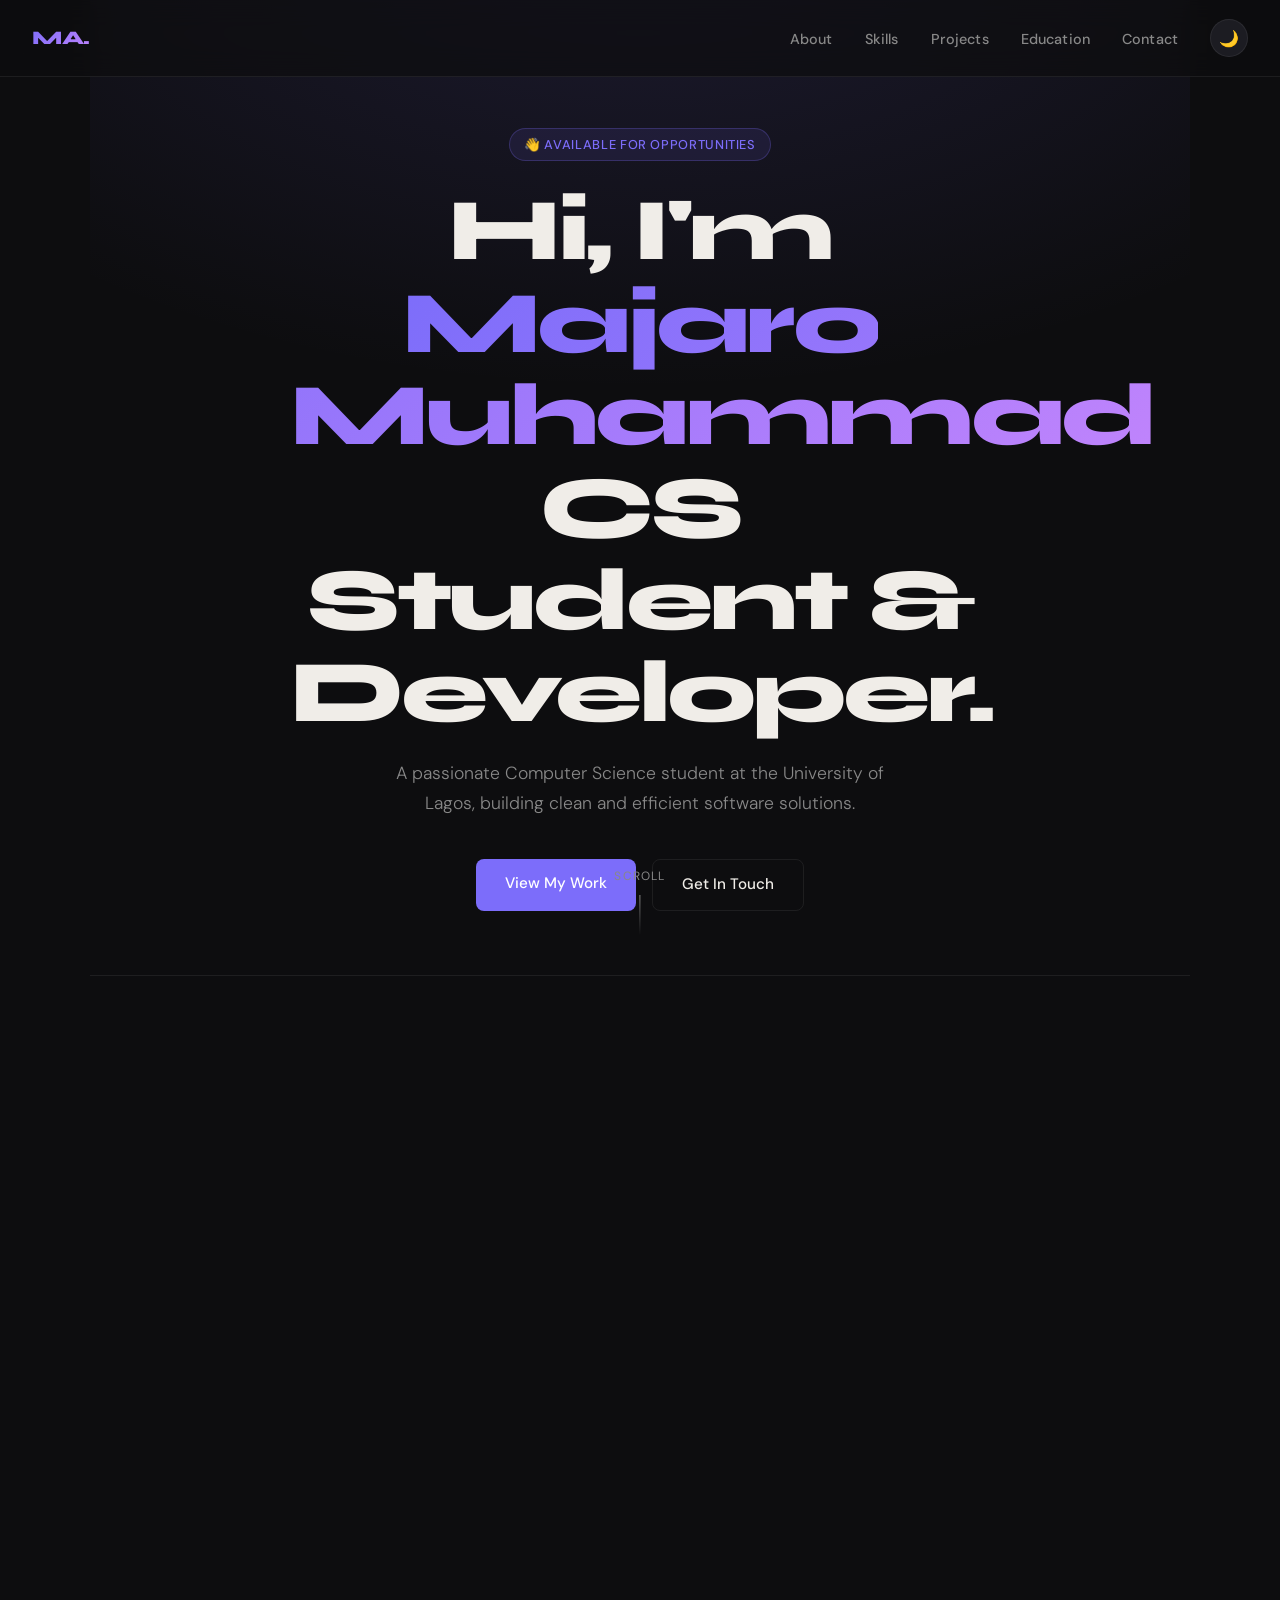
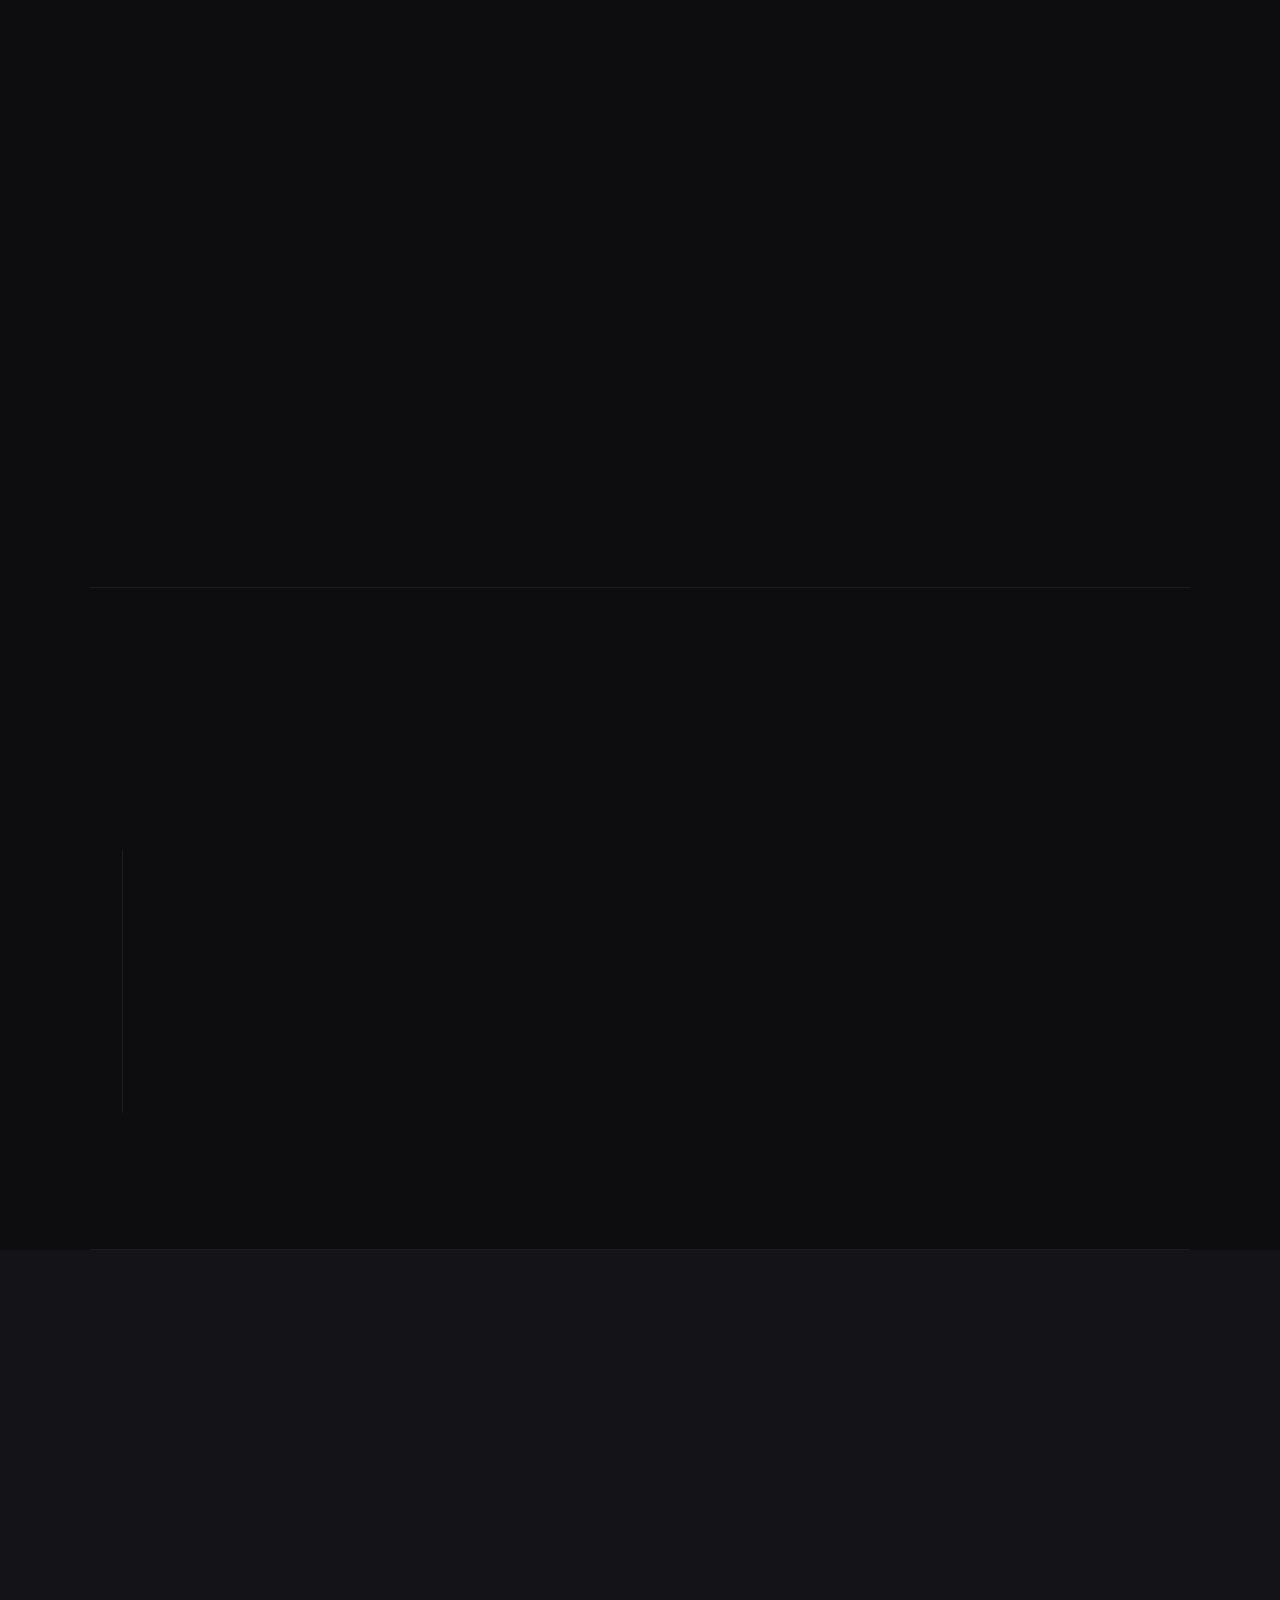
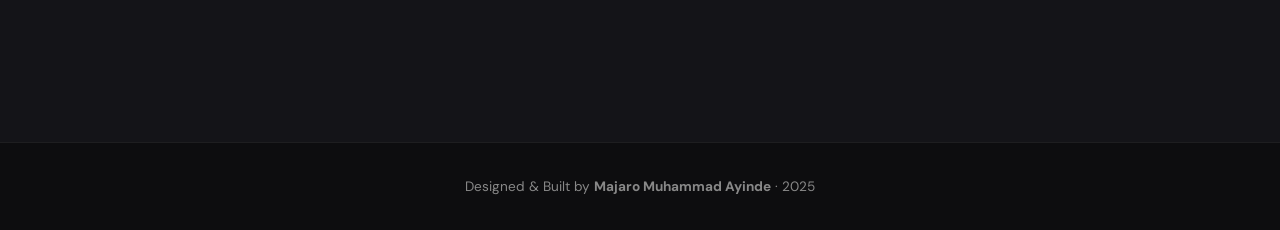
==== index.html @ 028ca97c "Personalised portfolio with real details" ====
<!DOCTYPE html>
<html lang="en" data-theme="dark">
<head>
<meta charset="UTF-8"/>
<meta name="viewport" content="width=device-width,initial-scale=1.0"/>
<title>Majaro Muhammad — Developer Portfolio</title>
<link rel="preconnect" href="https://fonts.googleapis.com"/>
<link href="https://fonts.googleapis.com/css2?family=Syne:wght@400;600;700;800&family=DM+Sans:ital,wght@0,300;0,400;0,500;1,300&display=swap" rel="stylesheet"/>
<style>
:root {
  --bg: #0d0d0f;
  --bg2: #141418;
  --bg3: #1c1c22;
  --border: rgba(255,255,255,0.07);
  --text: #f0ede8;
  --muted: #888;
  --accent: #7c6dfa;
  --accent2: #c084fc;
  --card-bg: #16161b;
}
[data-theme="light"] {
  --bg: #f5f4f0;
  --bg2: #eceae4;
  --bg3: #ffffff;
  --border: rgba(0,0,0,0.08);
  --text: #1a1a1a;
  --muted: #666;
  --accent: #5b47f5;
  --accent2: #9333ea;
  --card-bg: #ffffff;
}
*{margin:0;padding:0;box-sizing:border-box}
html{scroll-behavior:smooth;font-size:16px}
body{background:var(--bg);color:var(--text);font-family:'DM Sans',sans-serif;line-height:1.7;overflow-x:hidden;transition:background .3s,color .3s}

/* NAV */
nav{position:fixed;top:0;left:0;right:0;z-index:100;padding:1.2rem 2rem;display:flex;justify-content:space-between;align-items:center;backdrop-filter:blur(14px);background:rgba(13,13,15,0.7);border-bottom:1px solid var(--border);transition:background .3s}
[data-theme="light"] nav{background:rgba(245,244,240,0.8)}
.logo{font-family:'Syne',sans-serif;font-weight:800;font-size:1.2rem;letter-spacing:-0.02em;background:linear-gradient(135deg,var(--accent),var(--accent2));-webkit-background-clip:text;-webkit-text-fill-color:transparent}
.nav-links{display:flex;gap:2rem;list-style:none;align-items:center}
.nav-links a{color:var(--muted);text-decoration:none;font-size:.9rem;font-weight:500;transition:color .2s;letter-spacing:0.01em}
.nav-links a:hover{color:var(--text)}
.theme-btn{background:var(--bg3);border:1px solid var(--border);color:var(--text);cursor:pointer;width:38px;height:38px;border-radius:50%;font-size:1rem;display:flex;align-items:center;justify-content:center;transition:all .2s}
.theme-btn:hover{border-color:var(--accent)}
.hamburger{display:none;flex-direction:column;gap:5px;cursor:pointer;background:none;border:none;padding:4px}
.hamburger span{display:block;width:22px;height:2px;background:var(--text);border-radius:2px;transition:all .3s}

/* HERO */
#hero{min-height:100vh;display:flex;align-items:center;justify-content:center;padding:8rem 2rem 4rem;text-align:center;position:relative;overflow:hidden}
.hero-bg{position:absolute;inset:0;background:radial-gradient(ellipse 80% 50% at 50% -10%,rgba(124,109,250,0.15),transparent);pointer-events:none}
.hero-content{position:relative;max-width:700px}
.hero-tag{display:inline-block;font-size:.8rem;font-weight:500;color:var(--accent);background:rgba(124,109,250,0.1);border:1px solid rgba(124,109,250,0.25);padding:.3rem .9rem;border-radius:100px;margin-bottom:1.5rem;letter-spacing:.05em;text-transform:uppercase}
h1{font-family:'Syne',sans-serif;font-size:clamp(2.8rem,8vw,5.5rem);font-weight:800;line-height:1.05;letter-spacing:-0.04em;margin-bottom:1.2rem}
h1 .name{background:linear-gradient(135deg,var(--accent),var(--accent2));-webkit-background-clip:text;-webkit-text-fill-color:transparent}
.hero-sub{font-size:1.1rem;color:var(--muted);font-weight:300;max-width:500px;margin:0 auto 2.5rem}
.hero-btns{display:flex;gap:1rem;justify-content:center;flex-wrap:wrap}
.btn{padding:.75rem 1.8rem;border-radius:8px;font-family:'DM Sans',sans-serif;font-size:.95rem;font-weight:500;text-decoration:none;cursor:pointer;border:none;transition:all .2s}
.btn-primary{background:var(--accent);color:#fff}
.btn-primary:hover{background:var(--accent2);transform:translateY(-2px)}
.btn-outline{background:transparent;color:var(--text);border:1px solid var(--border)}
.btn-outline:hover{border-color:var(--accent);color:var(--accent);transform:translateY(-2px)}
.scroll-hint{position:absolute;bottom:2.5rem;left:50%;transform:translateX(-50%);display:flex;flex-direction:column;align-items:center;gap:.5rem;color:var(--muted);font-size:.75rem;letter-spacing:.1em;text-transform:uppercase;animation:bounce 2s infinite}
.scroll-hint::after{content:'';display:block;width:1px;height:40px;background:linear-gradient(to bottom,var(--muted),transparent)}
@keyframes bounce{0%,100%{transform:translateX(-50%) translateY(0)}50%{transform:translateX(-50%) translateY(-8px)}}

/* SECTIONS */
section{padding:6rem 2rem;max-width:1100px;margin:0 auto}
.section-label{font-size:.8rem;font-weight:500;color:var(--accent);text-transform:uppercase;letter-spacing:.1em;margin-bottom:.75rem}
h2{font-family:'Syne',sans-serif;font-size:clamp(1.8rem,4vw,2.8rem);font-weight:700;letter-spacing:-0.03em;margin-bottom:1rem}
.divider{height:1px;background:var(--border);max-width:1100px;margin:0 auto}

/* ABOUT */
.about-grid{display:grid;grid-template-columns:1fr 1fr;gap:4rem;align-items:center;margin-top:3rem}
.about-text p{color:var(--muted);margin-bottom:1rem;font-size:1.05rem}
.about-stats{display:grid;grid-template-columns:1fr 1fr;gap:1rem;margin-top:2rem}
.stat-card{background:var(--bg3);border:1px solid var(--border);border-radius:12px;padding:1.25rem;transition:border-color .2s}
.stat-card:hover{border-color:var(--accent)}
.stat-num{font-family:'Syne',sans-serif;font-size:2rem;font-weight:800;background:linear-gradient(135deg,var(--accent),var(--accent2));-webkit-background-clip:text;-webkit-text-fill-color:transparent}
.stat-label{font-size:.85rem;color:var(--muted);margin-top:.2rem}
.about-image{display:flex;align-items:center;justify-content:center}
.avatar-box{width:280px;height:280px;border-radius:24px;background:var(--bg3);border:1px solid var(--border);display:flex;align-items:center;justify-content:center;font-family:'Syne',sans-serif;font-size:5rem;font-weight:800;background:linear-gradient(135deg,rgba(124,109,250,0.15),rgba(192,132,252,0.1));position:relative;overflow:hidden}
.avatar-box::before{content:'';position:absolute;inset:-1px;border-radius:25px;background:linear-gradient(135deg,var(--accent),var(--accent2));z-index:-1;opacity:.3}

/* SKILLS */
#skills{background:var(--bg2);max-width:100%;padding:6rem 2rem}
.skills-inner{max-width:1100px;margin:0 auto}
.skills-grid{display:grid;grid-template-columns:repeat(auto-fill,minmax(280px,1fr));gap:1.5rem;margin-top:3rem}
.skill-cat{background:var(--card-bg);border:1px solid var(--border);border-radius:16px;padding:1.5rem;transition:all .25s}
.skill-cat:hover{border-color:var(--accent);transform:translateY(-4px)}
.skill-cat-title{font-family:'Syne',sans-serif;font-weight:700;font-size:1rem;margin-bottom:1rem;display:flex;align-items:center;gap:.5rem}
.skill-cat-icon{font-size:1.2rem}
.skill-tags{display:flex;flex-wrap:wrap;gap:.5rem}
.skill-tag{font-size:.8rem;font-weight:500;padding:.3rem .7rem;border-radius:6px;background:rgba(124,109,250,0.1);color:var(--accent);border:1px solid rgba(124,109,250,0.2)}

/* PROJECTS */
.projects-grid{display:grid;grid-template-columns:repeat(auto-fill,minmax(320px,1fr));gap:1.5rem;margin-top:3rem}
.project-card{background:var(--card-bg);border:1px solid var(--border);border-radius:16px;overflow:hidden;transition:all .3s;cursor:pointer;position:relative}
.project-card:hover{border-color:var(--accent);transform:translateY(-6px);box-shadow:0 20px 40px rgba(124,109,250,0.12)}
.card-banner{height:160px;display:flex;align-items:center;justify-content:center;font-size:3rem;position:relative;overflow:hidden}
.card-banner::after{content:'';position:absolute;inset:0;background:linear-gradient(to bottom,transparent 40%,var(--card-bg));pointer-events:none}
.banner-1{background:linear-gradient(135deg,#1a1030,#2d1b69)}
.banner-2{background:linear-gradient(135deg,#0d2818,#0f5132)}
.banner-3{background:linear-gradient(135deg,#1f0a0a,#6b1212)}
.banner-4{background:linear-gradient(135deg,#0a1520,#0c3861)}
.card-body{padding:1.25rem}
.card-title{font-family:'Syne',sans-serif;font-weight:700;font-size:1.05rem;margin-bottom:.5rem}
.card-desc{font-size:.88rem;color:var(--muted);line-height:1.6;margin-bottom:1rem}
.card-techs{display:flex;flex-wrap:wrap;gap:.4rem;margin-bottom:1.1rem}
.tech-badge{font-size:.75rem;padding:.25rem .6rem;border-radius:5px;background:var(--bg2);color:var(--muted);border:1px solid var(--border)}
.card-links{display:flex;gap:.75rem}
.card-link{font-size:.82rem;font-weight:500;color:var(--accent);text-decoration:none;padding:.35rem .85rem;border:1px solid rgba(124,109,250,0.25);border-radius:6px;transition:all .2s}
.card-link:hover{background:rgba(124,109,250,0.1)}

/* EDUCATION */
.edu-timeline{margin-top:3rem;position:relative;padding-left:2rem}
.edu-timeline::before{content:'';position:absolute;left:0;top:.5rem;bottom:0;width:1px;background:var(--border)}
.edu-item{position:relative;margin-bottom:2.5rem;padding-left:1.5rem}
.edu-item::before{content:'';position:absolute;left:-2.4rem;top:.45rem;width:10px;height:10px;border-radius:50%;background:var(--accent);box-shadow:0 0 0 3px rgba(124,109,250,0.2)}
.edu-date{font-size:.8rem;color:var(--accent);font-weight:500;text-transform:uppercase;letter-spacing:.06em;margin-bottom:.3rem}
.edu-degree{font-family:'Syne',sans-serif;font-size:1.1rem;font-weight:700;margin-bottom:.2rem}
.edu-school{font-size:.9rem;color:var(--muted)}
.edu-note{font-size:.85rem;color:var(--muted);margin-top:.5rem}

/* CONTACT */
#contact{background:var(--bg2);max-width:100%;padding:6rem 2rem}
.contact-inner{max-width:1100px;margin:0 auto;text-align:center}
.contact-inner h2{margin-bottom:1rem}
.contact-sub{color:var(--muted);max-width:500px;margin:0 auto 3rem;font-size:1.05rem}
.contact-links{display:flex;flex-wrap:wrap;gap:1rem;justify-content:center}
.contact-card{display:flex;align-items:center;gap:.75rem;background:var(--card-bg);border:1px solid var(--border);border-radius:12px;padding:1rem 1.5rem;text-decoration:none;color:var(--text);font-weight:500;font-size:.95rem;transition:all .25s}
.contact-card:hover{border-color:var(--accent);transform:translateY(-3px)}
.contact-icon{font-size:1.3rem}

/* FOOTER */
footer{text-align:center;padding:2rem;border-top:1px solid var(--border);color:var(--muted);font-size:.85rem}

/* MOBILE NAV */
.mobile-menu{display:none;position:fixed;top:0;left:0;right:0;bottom:0;background:var(--bg);z-index:99;flex-direction:column;align-items:center;justify-content:center;gap:2.5rem}
.mobile-menu.open{display:flex}
.mobile-menu a{font-family:'Syne',sans-serif;font-size:1.8rem;font-weight:700;color:var(--text);text-decoration:none;transition:color .2s}
.mobile-menu a:hover{color:var(--accent)}

/* ANIMATIONS */
.reveal{opacity:0;transform:translateY(30px);transition:opacity .6s ease,transform .6s ease}
.reveal.visible{opacity:1;transform:none}

/* RESPONSIVE */
@media(max-width:768px){
  .nav-links{display:none}
  .hamburger{display:flex}
  .about-grid{grid-template-columns:1fr;gap:2rem}
  .about-image{order:-1}
  .avatar-box{width:180px;height:180px;font-size:3.5rem}
  .hero-tag{font-size:.7rem}
}
@media(max-width:480px){
  section{padding:4rem 1.25rem}
  .stat-card{padding:1rem}
}
</style>
</head>
<body>

<!-- NAV -->
<nav>
  <span class="logo">MA.</span>
  <ul class="nav-links">
    <li><a href="#about">About</a></li>
    <li><a href="#skills">Skills</a></li>
    <li><a href="#projects">Projects</a></li>
    <li><a href="#education">Education</a></li>
    <li><a href="#contact">Contact</a></li>
    <li>
      <button class="theme-btn" id="themeBtn" title="Toggle theme">🌙</button>
    </li>
  </ul>
  <button class="hamburger" id="hamburger" aria-label="Menu">
    <span></span><span></span><span></span>
  </button>
</nav>

<!-- MOBILE MENU -->
<div class="mobile-menu" id="mobileMenu">
  <a href="#about" class="mob-link">About</a>
  <a href="#skills" class="mob-link">Skills</a>
  <a href="#projects" class="mob-link">Projects</a>
  <a href="#education" class="mob-link">Education</a>
  <a href="#contact" class="mob-link">Contact</a>
  <button class="theme-btn" id="themeBtnMob" style="margin-top:1rem">🌙</button>
</div>

<!-- HERO -->
<section id="hero">
  <div class="hero-bg"></div>
  <div class="hero-content">
    <div class="hero-tag">👋 Available for opportunities</div>
    <h1>Hi, I'm <span class="name">Majaro Muhammad</span><br/>CS Student & Developer.</h1>
    <p class="hero-sub">A passionate Computer Science student at the University of Lagos, building clean and efficient software solutions.</p>
    <div class="hero-btns">
      <a href="#projects" class="btn btn-primary">View My Work</a>
      <a href="#contact" class="btn btn-outline">Get In Touch</a>
    </div>
  </div>
  <div class="scroll-hint">scroll</div>
</section>

<div class="divider"></div>

<!-- ABOUT -->
<section id="about">
  <p class="section-label reveal">About Me</p>
  <h2 class="reveal">Turning caffeine into code ☕</h2>
  <div class="about-grid">
    <div class="about-text reveal">
      <p>I'm Majaro Muhammad Ayinde, a Computer Science student at the University of Lagos with a passion for building software that solves real problems. From frontend interfaces to numerical algorithms, I enjoy working across the stack.</p>
      <p>When I'm not coding, I'm probably exploring new CS concepts, working on side projects, or writing fiction (yes, both).</p>
      <div class="about-stats">
        <div class="stat-card">
          <div class="stat-num">2+</div>
          <div class="stat-label">Years Coding</div>
        </div>
        <div class="stat-card">
          <div class="stat-num">10+</div>
          <div class="stat-label">Projects Built</div>
        </div>
        <div class="stat-card">
          <div class="stat-num">5+</div>
          <div class="stat-label">Technologies</div>
        </div>
        <div class="stat-card">
          <div class="stat-num">∞</div>
          <div class="stat-label">Curiosity</div>
        </div>
      </div>
    </div>
    <div class="about-image reveal">
      <div class="avatar-box">MA</div>
    </div>
  </div>
</section>

<div class="divider"></div>

<!-- SKILLS -->
<section id="skills">
  <div class="skills-inner">
    <p class="section-label reveal">What I Know</p>
    <h2 class="reveal">Skills & Technologies</h2>
    <div class="skills-grid">
      <div class="skill-cat reveal">
        <div class="skill-cat-title"><span class="skill-cat-icon">🌐</span> Frontend</div>
        <div class="skill-tags">
          <span class="skill-tag">HTML5</span>
          <span class="skill-tag">CSS3</span>
          <span class="skill-tag">JavaScript</span>
          <span class="skill-tag">React</span>
          <span class="skill-tag">Tailwind CSS</span>
          <span class="skill-tag">Responsive Design</span>
        </div>
      </div>
      <div class="skill-cat reveal">
        <div class="skill-cat-title"><span class="skill-cat-icon">⚙️</span> Backend</div>
        <div class="skill-tags">
          <span class="skill-tag">Python</span>
          <span class="skill-tag">Node.js</span>
          <span class="skill-tag">REST APIs</span>
          <span class="skill-tag">Flask</span>
          <span class="skill-tag">SQL</span>
        </div>
      </div>
      <div class="skill-cat reveal">
        <div class="skill-cat-title"><span class="skill-cat-icon">🔢</span> Computational</div>
        <div class="skill-tags">
          <span class="skill-tag">Numerical Methods</span>
          <span class="skill-tag">Algorithm Design</span>
          <span class="skill-tag">Data Structures</span>
          <span class="skill-tag">Boolean Algebra</span>
        </div>
      </div>
      <div class="skill-cat reveal">
        <div class="skill-cat-title"><span class="skill-cat-icon">🛠</span> Tools & Workflow</div>
        <div class="skill-tags">
          <span class="skill-tag">Git & GitHub</span>
          <span class="skill-tag">VS Code</span>
          <span class="skill-tag">Linux</span>
          <span class="skill-tag">Figma</span>
          <span class="skill-tag">Agile/Scrum</span>
        </div>
      </div>
    </div>
  </div>
</section>

<div class="divider"></div>

<!-- PROJECTS -->
<section id="projects">
  <p class="section-label reveal">What I've Built</p>
  <h2 class="reveal">Featured Projects</h2>
  <div class="projects-grid">
    <div class="project-card reveal">
      <div class="card-banner banner-1">🧮</div>
      <div class="card-body">
        <div class="card-title">Numerical Methods Toolkit</div>
        <div class="card-desc">Interactive Python tool implementing Bisection, Newton-Raphson, Secant methods, ODE solvers, and LU decomposition with visualizations.</div>
        <div class="card-techs">
          <span class="tech-badge">Python</span>
          <span class="tech-badge">NumPy</span>
          <span class="tech-badge">Matplotlib</span>
        </div>
        <div class="card-links">
          <a href="#" class="card-link">Live Demo</a>
          <a href="#" class="card-link">GitHub</a>
        </div>
      </div>
    </div>
    <div class="project-card reveal">
      <div class="card-banner banner-2">🌱</div>
      <div class="card-body">
        <div class="card-title">Task Manager App</div>
        <div class="card-desc">Full-stack task management application with user auth, CRUD operations, and a responsive React frontend built with component-based architecture.</div>
        <div class="card-techs">
          <span class="tech-badge">React</span>
          <span class="tech-badge">Node.js</span>
          <span class="tech-badge">MongoDB</span>
        </div>
        <div class="card-links">
          <a href="#" class="card-link">Live Demo</a>
          <a href="#" class="card-link">GitHub</a>
        </div>
      </div>
    </div>
    <div class="project-card reveal">
      <div class="card-banner banner-3">⚡</div>
      <div class="card-body">
        <div class="card-title">Boolean Algebra Minimizer</div>
        <div class="card-desc">A Karnaugh map solver and SOP/POS minimizer tool built in Python, supporting 3- and 4-variable expressions with step-by-step output.</div>
        <div class="card-techs">
          <span class="tech-badge">Python</span>
          <span class="tech-badge">Logic Design</span>
          <span class="tech-badge">CLI</span>
        </div>
        <div class="card-links">
          <a href="#" class="card-link">Live Demo</a>
          <a href="#" class="card-link">GitHub</a>
        </div>
      </div>
    </div>
    <div class="project-card reveal">
      <div class="card-banner banner-4">🌐</div>
      <div class="card-body">
        <div class="card-title">Personal Portfolio</div>
        <div class="card-desc">This portfolio! Designed from scratch with dark/light mode, smooth scrolling, scroll-triggered animations, and fully responsive layout.</div>
        <div class="card-techs">
          <span class="tech-badge">HTML</span>
          <span class="tech-badge">CSS</span>
          <span class="tech-badge">JavaScript</span>
        </div>
        <div class="card-links">
          <a href="#" class="card-link">Live Demo</a>
          <a href="#" class="card-link">GitHub</a>
        </div>
      </div>
    </div>
  </div>
</section>

<div class="divider"></div>

<!-- EDUCATION -->
<section id="education">
  <p class="section-label reveal">Background</p>
  <h2 class="reveal">Education</h2>
  <div class="edu-timeline">
    <div class="edu-item reveal">
      <div class="edu-date">2024 — Present</div>
      <div class="edu-degree">B.Sc. Computer Science</div>
      <div class="edu-school">University of Lagos, Nigeria</div>
      <div class="edu-note">Coursework: Software Engineering · Computational Methods · Digital Logic · Engineering Mathematics · Data Structures</div>
    </div>
    <div class="edu-item reveal">
      <div class="edu-date">Before 2024</div>
      <div class="edu-degree">Secondary School Certificate</div>
      <div class="edu-school">Nigeria</div>
      <div class="edu-note">Sciences track — Mathematics, Physics, Computer Studies</div>
    </div>
  </div>
</section>

<div class="divider"></div>

<!-- CONTACT -->
<section id="contact">
  <div class="contact-inner">
    <p class="section-label reveal">Say Hello</p>
    <h2 class="reveal">Let's Work Together</h2>
    <p class="contact-sub reveal">I'm open to internships, freelance projects, or just a good tech conversation. Reach out anytime.</p>
    <div class="contact-links reveal">
      <a href="mailto:majaromuhammad@gmail.com" class="contact-card">
        <span class="contact-icon">📧</span> majaromuhammad@gmail.com
      </a>
      <a href="https://github.com/ReiKakurei" class="contact-card" target="_blank">
        <span class="contact-icon">🐙</span> github.com/ReiKakurei
      </a>
      <a href="https://www.linkedin.com/in/majaro-muhammad-131b5a3b8" class="contact-card" target="_blank">
        <span class="contact-icon">💼</span> LinkedIn
      </a>
      <a href="#" class="contact-card">
        <span class="contact-icon">📄</span> Download CV
      </a>
    </div>
  </div>
</section>

<footer>
  <p>Designed & Built by <strong>Majaro Muhammad Ayinde</strong> · 2025</p>
</footer>

<script data-cfasync="false" src="/cdn-cgi/scripts/5c5dd728/cloudflare-static/email-decode.min.js"></script><script>
const html = document.documentElement;
const themeBtn = document.getElementById('themeBtn');
const themeBtnMob = document.getElementById('themeBtnMob');
const hamburger = document.getElementById('hamburger');
const mobileMenu = document.getElementById('mobileMenu');

function setTheme(t){
  html.setAttribute('data-theme',t);
  localStorage.setItem('theme',t);
  const icon = t==='dark'?'🌙':'☀️';
  themeBtn.textContent=icon;
  themeBtnMob.textContent=icon;
}

const saved = localStorage.getItem('theme')||'dark';
setTheme(saved);

themeBtn.addEventListener('click',()=>setTheme(html.getAttribute('data-theme')==='dark'?'light':'dark'));
themeBtnMob.addEventListener('click',()=>setTheme(html.getAttribute('data-theme')==='dark'?'light':'dark'));

hamburger.addEventListener('click',()=>{
  mobileMenu.classList.toggle('open');
  document.body.style.overflow=mobileMenu.classList.contains('open')?'hidden':'';
});

document.querySelectorAll('.mob-link').forEach(l=>{
  l.addEventListener('click',()=>{
    mobileMenu.classList.remove('open');
    document.body.style.overflow='';
  });
});

const observer = new IntersectionObserver((entries)=>
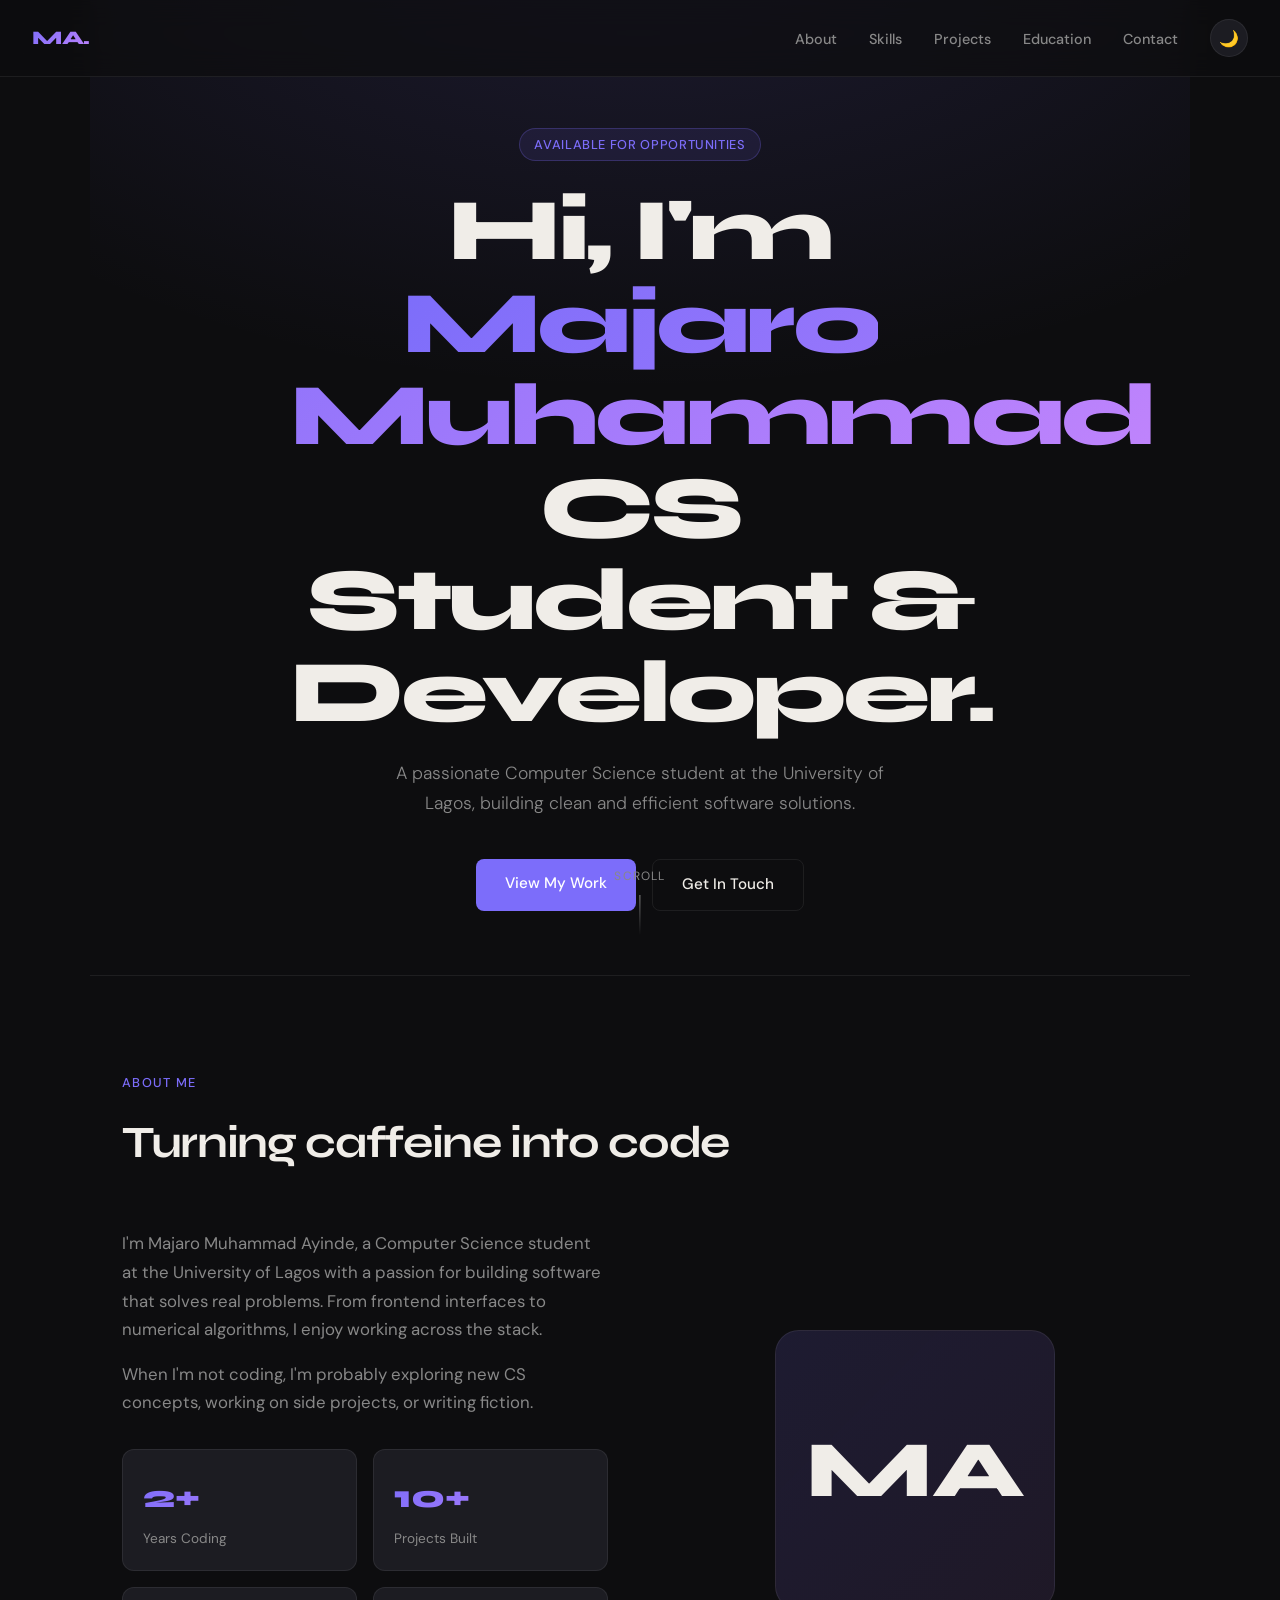
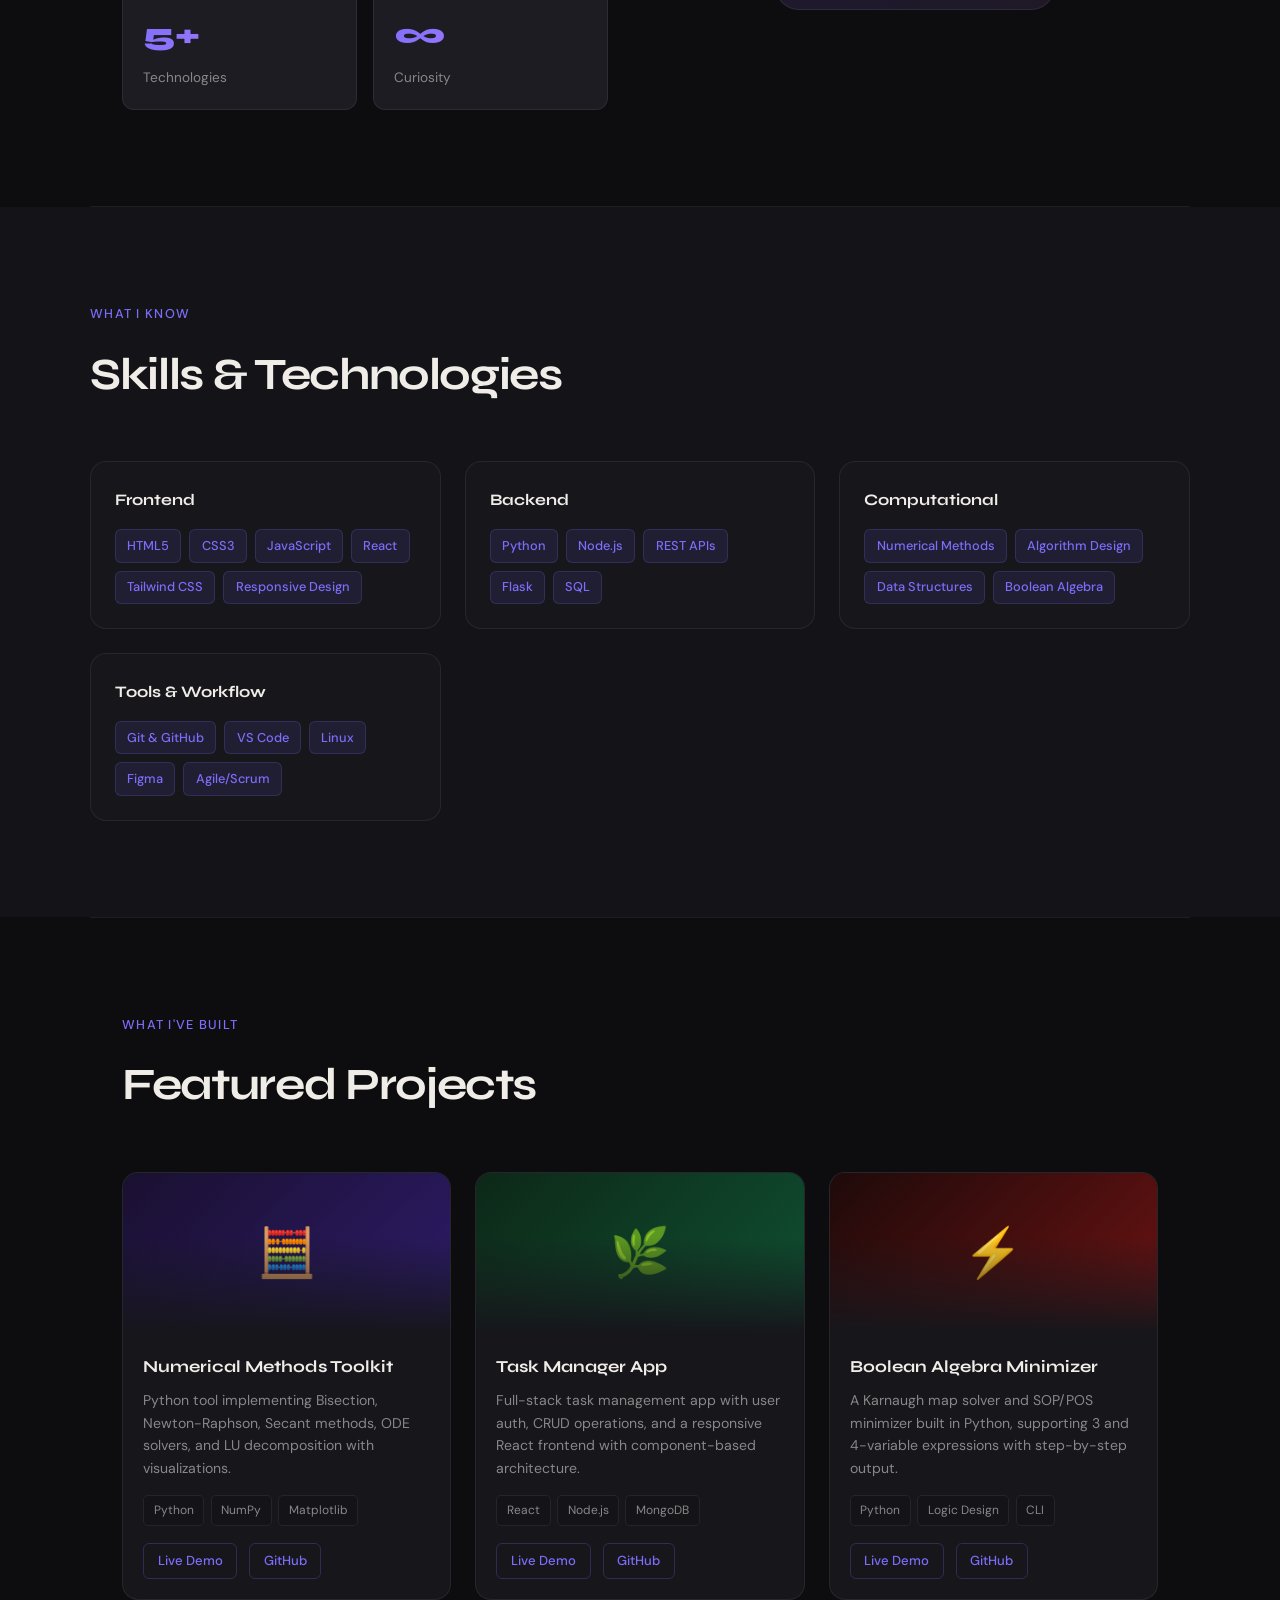
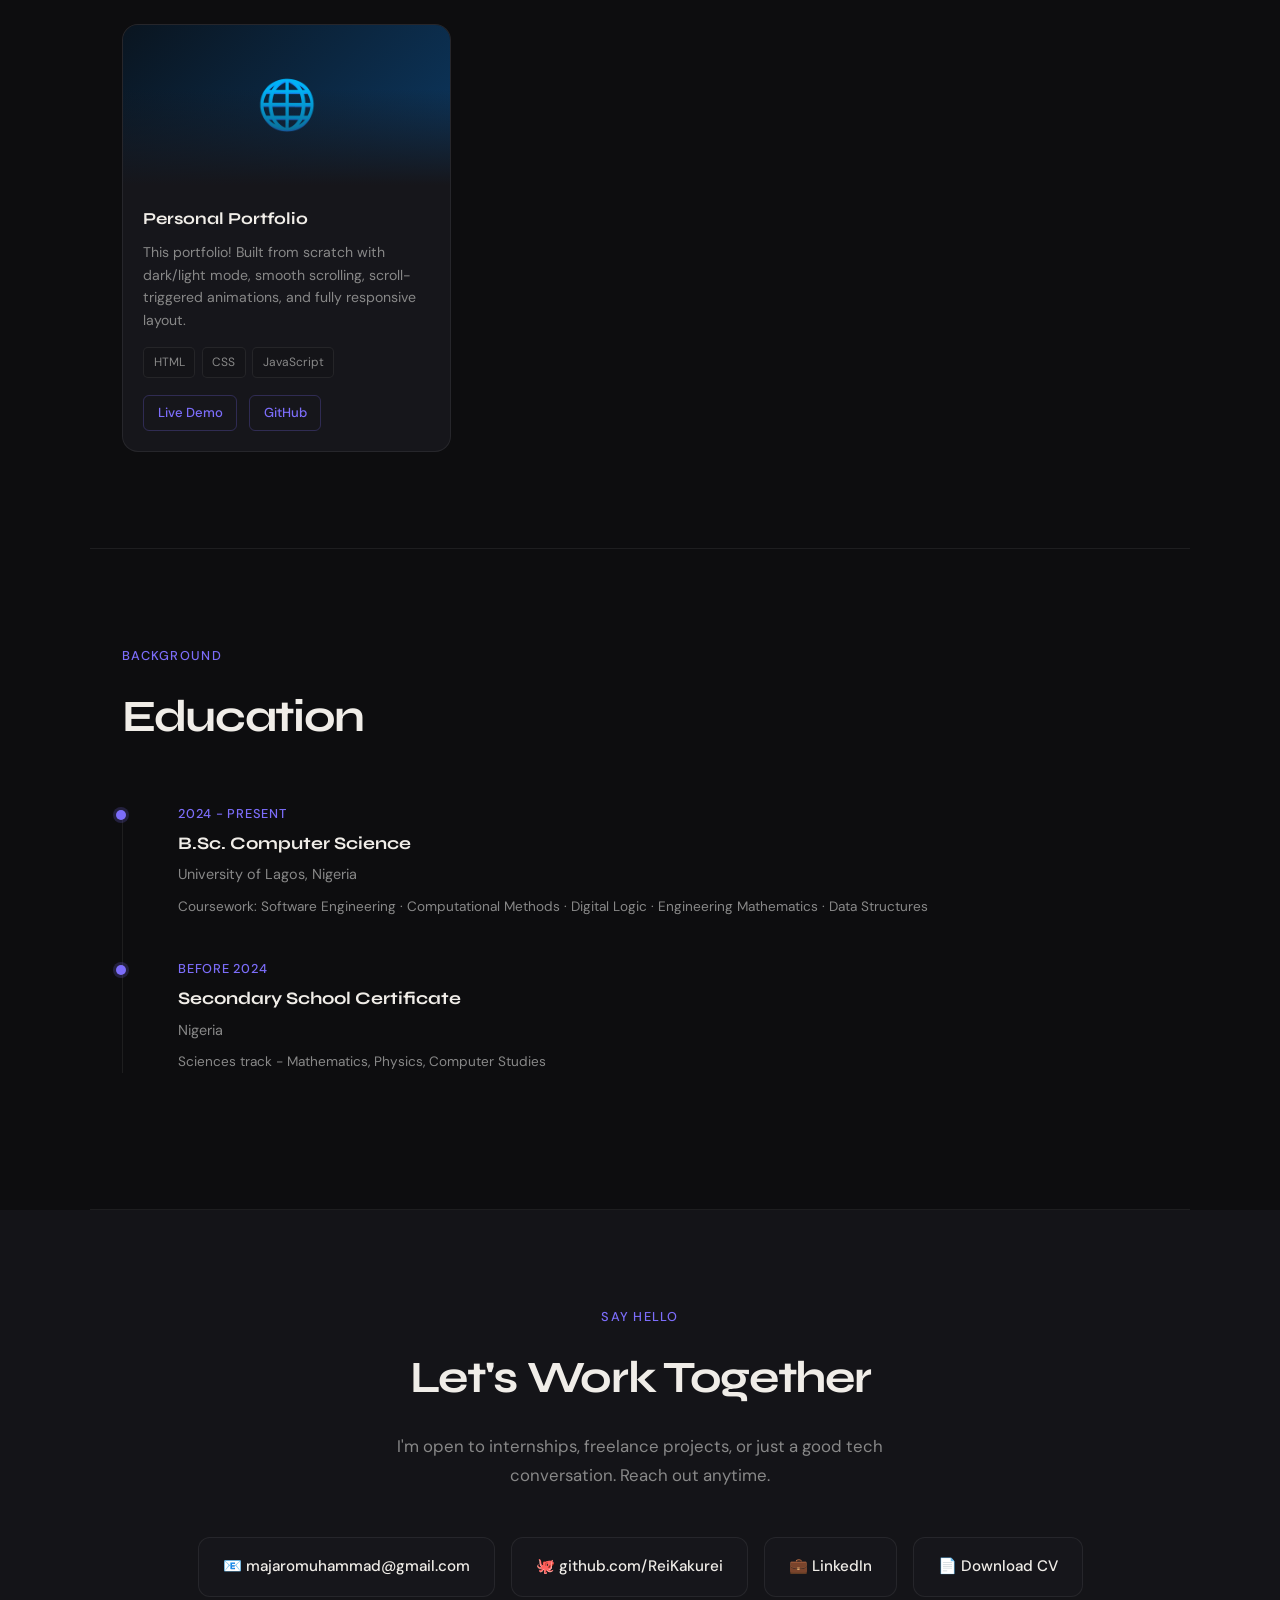
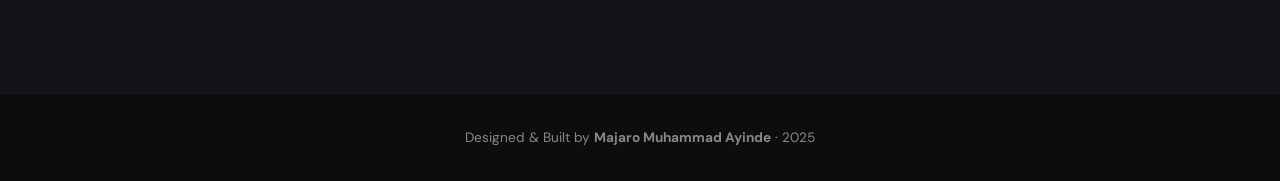
==== commit 81d1c52f: "Personalised portfolio with real details" ====
--- a/index.html
+++ b/index.html
@@ -3,49 +3,25 @@
 <head>
 <meta charset="UTF-8"/>
 <meta name="viewport" content="width=device-width,initial-scale=1.0"/>
-<title>Majaro Muhammad — Developer Portfolio</title>
+<title>Majaro Muhammad - Developer Portfolio</title>
 <link rel="preconnect" href="https://fonts.googleapis.com"/>
 <link href="https://fonts.googleapis.com/css2?family=Syne:wght@400;600;700;800&family=DM+Sans:ital,wght@0,300;0,400;0,500;1,300&display=swap" rel="stylesheet"/>
 <style>
-:root {
-  --bg: #0d0d0f;
-  --bg2: #141418;
-  --bg3: #1c1c22;
-  --border: rgba(255,255,255,0.07);
-  --text: #f0ede8;
-  --muted: #888;
-  --accent: #7c6dfa;
-  --accent2: #c084fc;
-  --card-bg: #16161b;
-}
-[data-theme="light"] {
-  --bg: #f5f4f0;
-  --bg2: #eceae4;
-  --bg3: #ffffff;
-  --border: rgba(0,0,0,0.08);
-  --text: #1a1a1a;
-  --muted: #666;
-  --accent: #5b47f5;
-  --accent2: #9333ea;
-  --card-bg: #ffffff;
-}
+:root{--bg:#0d0d0f;--bg2:#141418;--bg3:#1c1c22;--border:rgba(255,255,255,0.07);--text:#f0ede8;--muted:#888;--accent:#7c6dfa;--accent2:#c084fc;--card-bg:#16161b}
+[data-theme="light"]{--bg:#f5f4f0;--bg2:#eceae4;--bg3:#ffffff;--border:rgba(0,0,0,0.08);--text:#1a1a1a;--muted:#666;--accent:#5b47f5;--accent2:#9333ea;--card-bg:#ffffff}
 *{margin:0;padding:0;box-sizing:border-box}
 html{scroll-behavior:smooth;font-size:16px}
 body{background:var(--bg);color:var(--text);font-family:'DM Sans',sans-serif;line-height:1.7;overflow-x:hidden;transition:background .3s,color .3s}
-
-/* NAV */
 nav{position:fixed;top:0;left:0;right:0;z-index:100;padding:1.2rem 2rem;display:flex;justify-content:space-between;align-items:center;backdrop-filter:blur(14px);background:rgba(13,13,15,0.7);border-bottom:1px solid var(--border);transition:background .3s}
 [data-theme="light"] nav{background:rgba(245,244,240,0.8)}
 .logo{font-family:'Syne',sans-serif;font-weight:800;font-size:1.2rem;letter-spacing:-0.02em;background:linear-gradient(135deg,var(--accent),var(--accent2));-webkit-background-clip:text;-webkit-text-fill-color:transparent}
 .nav-links{display:flex;gap:2rem;list-style:none;align-items:center}
-.nav-links a{color:var(--muted);text-decoration:none;font-size:.9rem;font-weight:500;transition:color .2s;letter-spacing:0.01em}
+.nav-links a{color:var(--muted);text-decoration:none;font-size:.9rem;font-weight:500;transition:color .2s}
 .nav-links a:hover{color:var(--text)}
 .theme-btn{background:var(--bg3);border:1px solid var(--border);color:var(--text);cursor:pointer;width:38px;height:38px;border-radius:50%;font-size:1rem;display:flex;align-items:center;justify-content:center;transition:all .2s}
 .theme-btn:hover{border-color:var(--accent)}
 .hamburger{display:none;flex-direction:column;gap:5px;cursor:pointer;background:none;border:none;padding:4px}
 .hamburger span{display:block;width:22px;height:2px;background:var(--text);border-radius:2px;transition:all .3s}
-
-/* HERO */
 #hero{min-height:100vh;display:flex;align-items:center;justify-content:center;padding:8rem 2rem 4rem;text-align:center;position:relative;overflow:hidden}
 .hero-bg{position:absolute;inset:0;background:radial-gradient(ellipse 80% 50% at 50% -10%,rgba(124,109,250,0.15),transparent);pointer-events:none}
 .hero-content{position:relative;max-width:700px}
@@ -62,14 +38,10 @@
 .scroll-hint{position:absolute;bottom:2.5rem;left:50%;transform:translateX(-50%);display:flex;flex-direction:column;align-items:center;gap:.5rem;color:var(--muted);font-size:.75rem;letter-spacing:.1em;text-transform:uppercase;animation:bounce 2s infinite}
 .scroll-hint::after{content:'';display:block;width:1px;height:40px;background:linear-gradient(to bottom,var(--muted),transparent)}
 @keyframes bounce{0%,100%{transform:translateX(-50%) translateY(0)}50%{transform:translateX(-50%) translateY(-8px)}}
-
-/* SECTIONS */
 section{padding:6rem 2rem;max-width:1100px;margin:0 auto}
 .section-label{font-size:.8rem;font-weight:500;color:var(--accent);text-transform:uppercase;letter-spacing:.1em;margin-bottom:.75rem}
 h2{font-family:'Syne',sans-serif;font-size:clamp(1.8rem,4vw,2.8rem);font-weight:700;letter-spacing:-0.03em;margin-bottom:1rem}
 .divider{height:1px;background:var(--border);max-width:1100px;margin:0 auto}
-
-/* ABOUT */
 .about-grid{display:grid;grid-template-columns:1fr 1fr;gap:4rem;align-items:center;margin-top:3rem}
 .about-text p{color:var(--muted);margin-bottom:1rem;font-size:1.05rem}
 .about-stats{display:grid;grid-template-columns:1fr 1fr;gap:1rem;margin-top:2rem}
@@ -78,25 +50,19 @@
 .stat-num{font-family:'Syne',sans-serif;font-size:2rem;font-weight:800;background:linear-gradient(135deg,var(--accent),var(--accent2));-webkit-background-clip:text;-webkit-text-fill-color:transparent}
 .stat-label{font-size:.85rem;color:var(--muted);margin-top:.2rem}
 .about-image{display:flex;align-items:center;justify-content:center}
-.avatar-box{width:280px;height:280px;border-radius:24px;background:var(--bg3);border:1px solid var(--border);display:flex;align-items:center;justify-content:center;font-family:'Syne',sans-serif;font-size:5rem;font-weight:800;background:linear-gradient(135deg,rgba(124,109,250,0.15),rgba(192,132,252,0.1));position:relative;overflow:hidden}
-.avatar-box::before{content:'';position:absolute;inset:-1px;border-radius:25px;background:linear-gradient(135deg,var(--accent),var(--accent2));z-index:-1;opacity:.3}
-
-/* SKILLS */
+.avatar-box{width:280px;height:280px;border-radius:24px;display:flex;align-items:center;justify-content:center;font-family:'Syne',sans-serif;font-size:5rem;font-weight:800;background:linear-gradient(135deg,rgba(124,109,250,0.15),rgba(192,132,252,0.1));border:1px solid var(--border)}
 #skills{background:var(--bg2);max-width:100%;padding:6rem 2rem}
 .skills-inner{max-width:1100px;margin:0 auto}
 .skills-grid{display:grid;grid-template-columns:repeat(auto-fill,minmax(280px,1fr));gap:1.5rem;margin-top:3rem}
 .skill-cat{background:var(--card-bg);border:1px solid var(--border);border-radius:16px;padding:1.5rem;transition:all .25s}
 .skill-cat:hover{border-color:var(--accent);transform:translateY(-4px)}
-.skill-cat-title{font-family:'Syne',sans-serif;font-weight:700;font-size:1rem;margin-bottom:1rem;display:flex;align-items:center;gap:.5rem}
-.skill-cat-icon{font-size:1.2rem}
+.skill-cat-title{font-family:'Syne',sans-serif;font-weight:700;font-size:1rem;margin-bottom:1rem}
 .skill-tags{display:flex;flex-wrap:wrap;gap:.5rem}
 .skill-tag{font-size:.8rem;font-weight:500;padding:.3rem .7rem;border-radius:6px;background:rgba(124,109,250,0.1);color:var(--accent);border:1px solid rgba(124,109,250,0.2)}
-
-/* PROJECTS */
 .projects-grid{display:grid;grid-template-columns:repeat(auto-fill,minmax(320px,1fr));gap:1.5rem;margin-top:3rem}
-.project-card{background:var(--card-bg);border:1px solid var(--border);border-radius:16px;overflow:hidden;transition:all .3s;cursor:pointer;position:relative}
+.project-card{background:var(--card-bg);border:1px solid var(--border);border-radius:16px;overflow:hidden;transition:all .3s;cursor:pointer}
 .project-card:hover{border-color:var(--accent);transform:translateY(-6px);box-shadow:0 20px 40px rgba(124,109,250,0.12)}
-.card-banner{height:160px;display:flex;align-items:center;justify-content:center;font-size:3rem;position:relative;overflow:hidden}
+.card-banner{height:160px;display:flex;align-items:center;justify-content:center;font-size:3rem;position:relative}
 .card-banner::after{content:'';position:absolute;inset:0;background:linear-gradient(to bottom,transparent 40%,var(--card-bg));pointer-events:none}
 .banner-1{background:linear-gradient(135deg,#1a1030,#2d1b69)}
 .banner-2{background:linear-gradient(135deg,#0d2818,#0f5132)}
@@ -110,8 +76,6 @@
 .card-links{display:flex;gap:.75rem}
 .card-link{font-size:.82rem;font-weight:500;color:var(--accent);text-decoration:none;padding:.35rem .85rem;border:1px solid rgba(124,109,250,0.25);border-radius:6px;transition:all .2s}
 .card-link:hover{background:rgba(124,109,250,0.1)}
-
-/* EDUCATION */
 .edu-timeline{margin-top:3rem;position:relative;padding-left:2rem}
 .edu-timeline::before{content:'';position:absolute;left:0;top:.5rem;bottom:0;width:1px;background:var(--border)}
 .edu-item{position:relative;margin-bottom:2.5rem;padding-left:1.5rem}
@@ -120,48 +84,25 @@
 .edu-degree{font-family:'Syne',sans-serif;font-size:1.1rem;font-weight:700;margin-bottom:.2rem}
 .edu-school{font-size:.9rem;color:var(--muted)}
 .edu-note{font-size:.85rem;color:var(--muted);margin-top:.5rem}
-
-/* CONTACT */
 #contact{background:var(--bg2);max-width:100%;padding:6rem 2rem}
 .contact-inner{max-width:1100px;margin:0 auto;text-align:center}
-.contact-inner h2{margin-bottom:1rem}
 .contact-sub{color:var(--muted);max-width:500px;margin:0 auto 3rem;font-size:1.05rem}
 .contact-links{display:flex;flex-wrap:wrap;gap:1rem;justify-content:center}
 .contact-card{display:flex;align-items:center;gap:.75rem;background:var(--card-bg);border:1px solid var(--border);border-radius:12px;padding:1rem 1.5rem;text-decoration:none;color:var(--text);font-weight:500;font-size:.95rem;transition:all .25s}
 .contact-card:hover{border-color:var(--accent);transform:translateY(-3px)}
-.contact-icon{font-size:1.3rem}
-
-/* FOOTER */
 footer{text-align:center;padding:2rem;border-top:1px solid var(--border);color:var(--muted);font-size:.85rem}
-
-/* MOBILE NAV */
 .mobile-menu{display:none;position:fixed;top:0;left:0;right:0;bottom:0;background:var(--bg);z-index:99;flex-direction:column;align-items:center;justify-content:center;gap:2.5rem}
 .mobile-menu.open{display:flex}
 .mobile-menu a{font-family:'Syne',sans-serif;font-size:1.8rem;font-weight:700;color:var(--text);text-decoration:none;transition:color .2s}
 .mobile-menu a:hover{color:var(--accent)}
-
-/* ANIMATIONS */
 .reveal{opacity:0;transform:translateY(30px);transition:opacity .6s ease,transform .6s ease}
 .reveal.visible{opacity:1;transform:none}
-
-/* RESPONSIVE */
-@media(max-width:768px){
-  .nav-links{display:none}
-  .hamburger{display:flex}
-  .about-grid{grid-template-columns:1fr;gap:2rem}
-  .about-image{order:-1}
-  .avatar-box{width:180px;height:180px;font-size:3.5rem}
-  .hero-tag{font-size:.7rem}
-}
-@media(max-width:480px){
-  section{padding:4rem 1.25rem}
-  .stat-card{padding:1rem}
-}
+@media(max-width:768px){.nav-links{display:none}.hamburger{display:flex}.about-grid{grid-template-columns:1fr;gap:2rem}.about-image{order:-1}.avatar-box{width:180px;height:180px;font-size:3.5rem}}
+@media(max-width:480px){section{padding:4rem 1.25rem}.stat-card{padding:1rem}}
 </style>
 </head>
 <body>
 
-<!-- NAV -->
 <nav>
   <span class="logo">MA.</span>
   <ul class="nav-links">
@@ -170,31 +111,27 @@
     <li><a href="#projects">Projects</a></li>
     <li><a href="#education">Education</a></li>
     <li><a href="#contact">Contact</a></li>
-    <li>
-      <button class="theme-btn" id="themeBtn" title="Toggle theme">🌙</button>
-    </li>
+    <li><button class="theme-btn" id="themeBtn" title="Toggle theme">&#127769;</button></li>
   </ul>
   <button class="hamburger" id="hamburger" aria-label="Menu">
     <span></span><span></span><span></span>
   </button>
 </nav>
 
-<!-- MOBILE MENU -->
 <div class="mobile-menu" id="mobileMenu">
   <a href="#about" class="mob-link">About</a>
   <a href="#skills" class="mob-link">Skills</a>
   <a href="#projects" class="mob-link">Projects</a>
   <a href="#education" class="mob-link">Education</a>
   <a href="#contact" class="mob-link">Contact</a>
-  <button class="theme-btn" id="themeBtnMob" style="margin-top:1rem">🌙</button>
+  <button class="theme-btn" id="themeBtnMob" style="margin-top:1rem">&#127769;</button>
 </div>
 
-<!-- HERO -->
 <section id="hero">
   <div class="hero-bg"></div>
   <div class="hero-content">
-    <div class="hero-tag">👋 Available for opportunities</div>
-    <h1>Hi, I'm <span class="name">Majaro Muhammad</span><br/>CS Student & Developer.</h1>
+    <div class="hero-tag">Available for opportunities</div>
+    <h1>Hi, I'm <span class="name">Majaro Muhammad</span><br/>CS Student &amp; Developer.</h1>
     <p class="hero-sub">A passionate Computer Science student at the University of Lagos, building clean and efficient software solutions.</p>
     <div class="hero-btns">
       <a href="#projects" class="btn btn-primary">View My Work</a>
@@ -206,31 +143,18 @@
 
 <div class="divider"></div>
 
-<!-- ABOUT -->
 <section id="about">
   <p class="section-label reveal">About Me</p>
-  <h2 class="reveal">Turning caffeine into code ☕</h2>
+  <h2 class="reveal">Turning caffeine into code</h2>
   <div class="about-grid">
     <div class="about-text reveal">
       <p>I'm Majaro Muhammad Ayinde, a Computer Science student at the University of Lagos with a passion for building software that solves real problems. From frontend interfaces to numerical algorithms, I enjoy working across the stack.</p>
-      <p>When I'm not coding, I'm probably exploring new CS concepts, working on side projects, or writing fiction (yes, both).</p>
+      <p>When I'm not coding, I'm probably exploring new CS concepts, working on side projects, or writing fiction.</p>
       <div class="about-stats">
-        <div class="stat-card">
-          <div class="stat-num">2+</div>
-          <div class="stat-label">Years Coding</div>
-        </div>
-        <div class="stat-card">
-          <div class="stat-num">10+</div>
-          <div class="stat-label">Projects Built</div>
-        </div>
-        <div class="stat-card">
-          <div class="stat-num">5+</div>
-          <div class="stat-label">Technologies</div>
-        </div>
-        <div class="stat-card">
-          <div class="stat-num">∞</div>
-          <div class="stat-label">Curiosity</div>
-        </div>
+        <div class="stat-card"><div class="stat-num">2+</div><div class="stat-label">Years Coding</div></div>
+        <div class="stat-card"><div class="stat-num">10+</div><div class="stat-label">Projects Built</div></div>
+        <div class="stat-card"><div class="stat-num">5+</div><div class="stat-label">Technologies</div></div>
+        <div class="stat-card"><div class="stat-num">&#8734;</div><div class="stat-label">Curiosity</div></div>
       </div>
     </div>
     <div class="about-image reveal">
@@ -241,50 +165,33 @@
 
 <div class="divider"></div>
 
-<!-- SKILLS -->
 <section id="skills">
   <div class="skills-inner">
     <p class="section-label reveal">What I Know</p>
-    <h2 class="reveal">Skills & Technologies</h2>
+    <h2 class="reveal">Skills &amp; Technologies</h2>
     <div class="skills-grid">
       <div class="skill-cat reveal">
-        <div class="skill-cat-title"><span class="skill-cat-icon">🌐</span> Frontend</div>
+        <div class="skill-cat-title">Frontend</div>
         <div class="skill-tags">
-          <span class="skill-tag">HTML5</span>
-          <span class="skill-tag">CSS3</span>
-          <span class="skill-tag">JavaScript</span>
-          <span class="skill-tag">React</span>
-          <span class="skill-tag">Tailwind CSS</span>
-          <span class="skill-tag">Responsive Design</span>
+          <span class="skill-tag">HTML5</span><span class="skill-tag">CSS3</span><span class="skill-tag">JavaScript</span><span class="skill-tag">React</span><span class="skill-tag">Tailwind CSS</span><span class="skill-tag">Responsive Design</span>
         </div>
       </div>
       <div class="skill-cat reveal">
-        <div class="skill-cat-title"><span class="skill-cat-icon">⚙️</span> Backend</div>
+        <div class="skill-cat-title">Backend</div>
         <div class="skill-tags">
-          <span class="skill-tag">Python</span>
-          <span class="skill-tag">Node.js</span>
-          <span class="skill-tag">REST APIs</span>
-          <span class="skill-tag">Flask</span>
-          <span class="skill-tag">SQL</span>
+          <span class="skill-tag">Python</span><span class="skill-tag">Node.js</span><span class="skill-tag">REST APIs</span><span class="skill-tag">Flask</span><span class="skill-tag">SQL</span>
         </div>
       </div>
       <div class="skill-cat reveal">
-        <div class="skill-cat-title"><span class="skill-cat-icon">🔢</span> Computational</div>
+        <div class="skill-cat-title">Computational</div>
         <div class="skill-tags">
-          <span class="skill-tag">Numerical Methods</span>
-          <span class="skill-tag">Algorithm Design</span>
-          <span class="skill-tag">Data Structures</span>
-          <span class="skill-tag">Boolean Algebra</span>
+          <span class="skill-tag">Numerical Methods</span><span class="skill-tag">Algorithm Design</span><span class="skill-tag">Data Structures</span><span class="skill-tag">Boolean Algebra</span>
         </div>
       </div>
       <div class="skill-cat reveal">
-        <div class="skill-cat-title"><span class="skill-cat-icon">🛠</span> Tools & Workflow</div>
+        <div class="skill-cat-title">Tools &amp; Workflow</div>
         <div class="skill-tags">
-          <span class="skill-tag">Git & GitHub</span>
-          <span class="skill-tag">VS Code</span>
-          <span class="skill-tag">Linux</span>
-          <span class="skill-tag">Figma</span>
-          <span class="skill-tag">Agile/Scrum</span>
+          <span class="skill-tag">Git &amp; GitHub</span><span class="skill-tag">VS Code</span><span class="skill-tag">Linux</span><span class="skill-tag">Figma</span><span class="skill-tag">Agile/Scrum</span>
         </div>
       </div>
     </div>
@@ -293,87 +200,57 @@
 
 <div class="divider"></div>
 
-<!-- PROJECTS -->
 <section id="projects">
   <p class="section-label reveal">What I've Built</p>
   <h2 class="reveal">Featured Projects</h2>
   <div class="projects-grid">
     <div class="project-card reveal">
-      <div class="card-banner banner-1">🧮</div>
+      <div class="card-banner banner-1">&#129518;</div>
       <div class="card-body">
         <div class="card-title">Numerical Methods Toolkit</div>
-        <div class="card-desc">Interactive Python tool implementing Bisection, Newton-Raphson, Secant methods, ODE solvers, and LU decomposition with visualizations.</div>
-        <div class="card-techs">
-          <span class="tech-badge">Python</span>
-          <span class="tech-badge">NumPy</span>
-          <span class="tech-badge">Matplotlib</span>
-        </div>
-        <div class="card-links">
-          <a href="#" class="card-link">Live Demo</a>
-          <a href="#" class="card-link">GitHub</a>
-        </div>
+        <div class="card-desc">Python tool implementing Bisection, Newton-Raphson, Secant methods, ODE solvers, and LU decomposition with visualizations.</div>
+        <div class="card-techs"><span class="tech-badge">Python</span><span class="tech-badge">NumPy</span><span class="tech-badge">Matplotlib</span></div>
+        <div class="card-links"><a href="#" class="card-link">Live Demo</a><a href="#" class="card-link">GitHub</a></div>
       </div>
     </div>
     <div class="project-card reveal">
-      <div class="card-banner banner-2">🌱</div>
+      <div class="card-banner banner-2">&#127807;</div>
       <div class="card-body">
         <div class="card-title">Task Manager App</div>
-        <div class="card-desc">Full-stack task management application with user auth, CRUD operations, and a responsive React frontend built with component-based architecture.</div>
-        <div class="card-techs">
-          <span class="tech-badge">React</span>
-          <span class="tech-badge">Node.js</span>
-          <span class="tech-badge">MongoDB</span>
-        </div>
-        <div class="card-links">
-          <a href="#" class="card-link">Live Demo</a>
-          <a href="#" class="card-link">GitHub</a>
-        </div>
+        <div class="card-desc">Full-stack task management app with user auth, CRUD operations, and a responsive React frontend with component-based architecture.</div>
+        <div class="card-techs"><span class="tech-badge">React</span><span class="tech-badge">Node.js</span><span class="tech-badge">MongoDB</span></div>
+        <div class="card-links"><a href="#" class="card-link">Live Demo</a><a href="#" class="card-link">GitHub</a></div>
       </div>
     </div>
     <div class="project-card reveal">
-      <div class="card-banner banner-3">⚡</div>
+      <div class="card-banner banner-3">&#9889;</div>
       <div class="card-body">
         <div class="card-title">Boolean Algebra Minimizer</div>
-        <div class="card-desc">A Karnaugh map solver and SOP/POS minimizer tool built in Python, supporting 3- and 4-variable expressions with step-by-step output.</div>
-        <div class="card-techs">
-          <span class="tech-badge">Python</span>
-          <span class="tech-badge">Logic Design</span>
-          <span class="tech-badge">CLI</span>
-        </div>
-        <div class="card-links">
-          <a href="#" class="card-link">Live Demo</a>
-          <a href="#" class="card-link">GitHub</a>
-        </div>
+        <div class="card-desc">A Karnaugh map solver and SOP/POS minimizer built in Python, supporting 3 and 4-variable expressions with step-by-step output.</div>
+        <div class="card-techs"><span class="tech-badge">Python</span><span class="tech-badge">Logic Design</span><span class="tech-badge">CLI</span></div>
+        <div class="card-links"><a href="#" class="card-link">Live Demo</a><a href="#" class="card-link">GitHub</a></div>
       </div>
     </div>
     <div class="project-card reveal">
-      <div class="card-banner banner-4">🌐</div>
+      <div class="card-banner banner-4">&#127760;</div>
       <div class="card-body">
         <div class="card-title">Personal Portfolio</div>
-        <div class="card-desc">This portfolio! Designed from scratch with dark/light mode, smooth scrolling, scroll-triggered animations, and fully responsive layout.</div>
-        <div class="card-techs">
-          <span class="tech-badge">HTML</span>
-          <span class="tech-badge">CSS</span>
-          <span class="tech-badge">JavaScript</span>
-        </div>
-        <div class="card-links">
-          <a href="#" class="card-link">Live Demo</a>
-          <a href="#" class="card-link">GitHub</a>
-        </div>
-      </div>
-    </div>
-  </div>
-</section>
-
-<div class="divider"></div>
-
-<!-- EDUCATION -->
+        <div class="card-desc">This portfolio! Built from scratch with dark/light mode, smooth scrolling, scroll-triggered animations, and fully responsive layout.</div>
+        <div class="card-techs"><span class="tech-badge">HTML</span><span class="tech-badge">CSS</span><span class="tech-badge">JavaScript</span></div>
+        <div class="card-links"><a href="https://reikakurei.github.io/Portfolio" class="card-link">Live Demo</a><a href="https://github.com/ReiKakurei/Portfolio" class="card-link">GitHub</a></div>
+      </div>
+    </div>
+  </div>
+</section>
+
+<div class="divider"></div>
+
 <section id="education">
   <p class="section-label reveal">Background</p>
   <h2 class="reveal">Education</h2>
   <div class="edu-timeline">
     <div class="edu-item reveal">
-      <div class="edu-date">2024 — Present</div>
+      <div class="edu-date">2024 - Present</div>
       <div class="edu-degree">B.Sc. Computer Science</div>
       <div class="edu-school">University of Lagos, Nigeria</div>
       <div class="edu-note">Coursework: Software Engineering · Computational Methods · Digital Logic · Engineering Mathematics · Data Structures</div>
@@ -382,71 +259,68 @@
       <div class="edu-date">Before 2024</div>
       <div class="edu-degree">Secondary School Certificate</div>
       <div class="edu-school">Nigeria</div>
-      <div class="edu-note">Sciences track — Mathematics, Physics, Computer Studies</div>
-    </div>
-  </div>
-</section>
-
-<div class="divider"></div>
-
-<!-- CONTACT -->
+      <div class="edu-note">Sciences track - Mathematics, Physics, Computer Studies</div>
+    </div>
+  </div>
+</section>
+
+<div class="divider"></div>
+
 <section id="contact">
   <div class="contact-inner">
     <p class="section-label reveal">Say Hello</p>
     <h2 class="reveal">Let's Work Together</h2>
     <p class="contact-sub reveal">I'm open to internships, freelance projects, or just a good tech conversation. Reach out anytime.</p>
     <div class="contact-links reveal">
-      <a href="mailto:majaromuhammad@gmail.com" class="contact-card">
-        <span class="contact-icon">📧</span> majaromuhammad@gmail.com
-      </a>
-      <a href="https://github.com/ReiKakurei" class="contact-card" target="_blank">
-        <span class="contact-icon">🐙</span> github.com/ReiKakurei
-      </a>
-      <a href="https://www.linkedin.com/in/majaro-muhammad-131b5a3b8" class="contact-card" target="_blank">
-        <span class="contact-icon">💼</span> LinkedIn
-      </a>
-      <a href="#" class="contact-card">
-        <span class="contact-icon">📄</span> Download CV
-      </a>
+      <a href="mailto:majaromuhammad@gmail.com" class="contact-card">&#128231; majaromuhammad@gmail.com</a>
+      <a href="https://github.com/ReiKakurei" class="contact-card" target="_blank">&#128025; github.com/ReiKakurei</a>
+      <a href="https://www.linkedin.com/in/majaro-muhammad-131b5a3b8" class="contact-card" target="_blank">&#128188; LinkedIn</a>
+      <a href="#" class="contact-card">&#128196; Download CV</a>
     </div>
   </div>
 </section>
 
 <footer>
-  <p>Designed & Built by <strong>Majaro Muhammad Ayinde</strong> · 2025</p>
+  <p>Designed &amp; Built by <strong>Majaro Muhammad Ayinde</strong> &middot; 2025</p>
 </footer>
 
-<script data-cfasync="false" src="/cdn-cgi/scripts/5c5dd728/cloudflare-static/email-decode.min.js"></script><script>
-const html = document.documentElement;
-const themeBtn = document.getElementById('themeBtn');
-const themeBtnMob = document.getElementById('themeBtnMob');
-const hamburger = document.getElementById('hamburger');
-const mobileMenu = document.getElementById('mobileMenu');
+<script>
+var html=document.documentElement;
+var themeBtn=document.getElementById('themeBtn');
+var themeBtnMob=document.getElementById('themeBtnMob');
+var hamburger=document.getElementById('hamburger');
+var mobileMenu=document.getElementById('mobileMenu');
 
 function setTheme(t){
   html.setAttribute('data-theme',t);
   localStorage.setItem('theme',t);
-  const icon = t==='dark'?'🌙':'☀️';
-  themeBtn.textContent=icon;
-  themeBtnMob.textContent=icon;
+  var icon=t==='dark'?'Moon':'Sun';
+  themeBtn.textContent=t==='dark'?'\u{1F319}':'\u2600\uFE0F';
+  themeBtnMob.textContent=t==='dark'?'\u{1F319}':'\u2600\uFE0F';
 }
 
-const saved = localStorage.getItem('theme')||'dark';
+var saved=localStorage.getItem('theme')||'dark';
 setTheme(saved);
 
-themeBtn.addEventListener('click',()=>setTheme(html.getAttribute('data-theme')==='dark'?'light':'dark'));
-themeBtnMob.addEventListener('click',()=>setTheme(html.getAttribute('data-theme')==='dark'?'light':'dark'));
-
-hamburger.addEventListener('click',()=>{
+themeBtn.addEventListener('click',function(){setTheme(html.getAttribute('data-theme')==='dark'?'light':'dark')});
+themeBtnMob.addEventListener('click',function(){setTheme(html.getAttribute('data-theme')==='dark'?'light':'dark')});
+
+hamburger.addEventListener('click',function(){
   mobileMenu.classList.toggle('open');
   document.body.style.overflow=mobileMenu.classList.contains('open')?'hidden':'';
 });
 
-document.querySelectorAll('.mob-link').forEach(l=>{
-  l.addEventListener('click',()=>{
+document.querySelectorAll('.mob-link').forEach(function(l){
+  l.addEventListener('click',function(){
     mobileMenu.classList.remove('open');
     document.body.style.overflow='';
   });
 });
 
-const observer = new IntersectionObserver((entries)=>+var observer=new IntersectionObserver(function(entries){
+  entries.forEach(function(e){if(e.isIntersecting){e.target.classList.add('visible');observer.unobserve(e.target)}});
+},{threshold:0.15});
+document.querySelectorAll('.reveal').forEach(function(el){observer.observe(el)});
+</script>
+</body>
+</html>
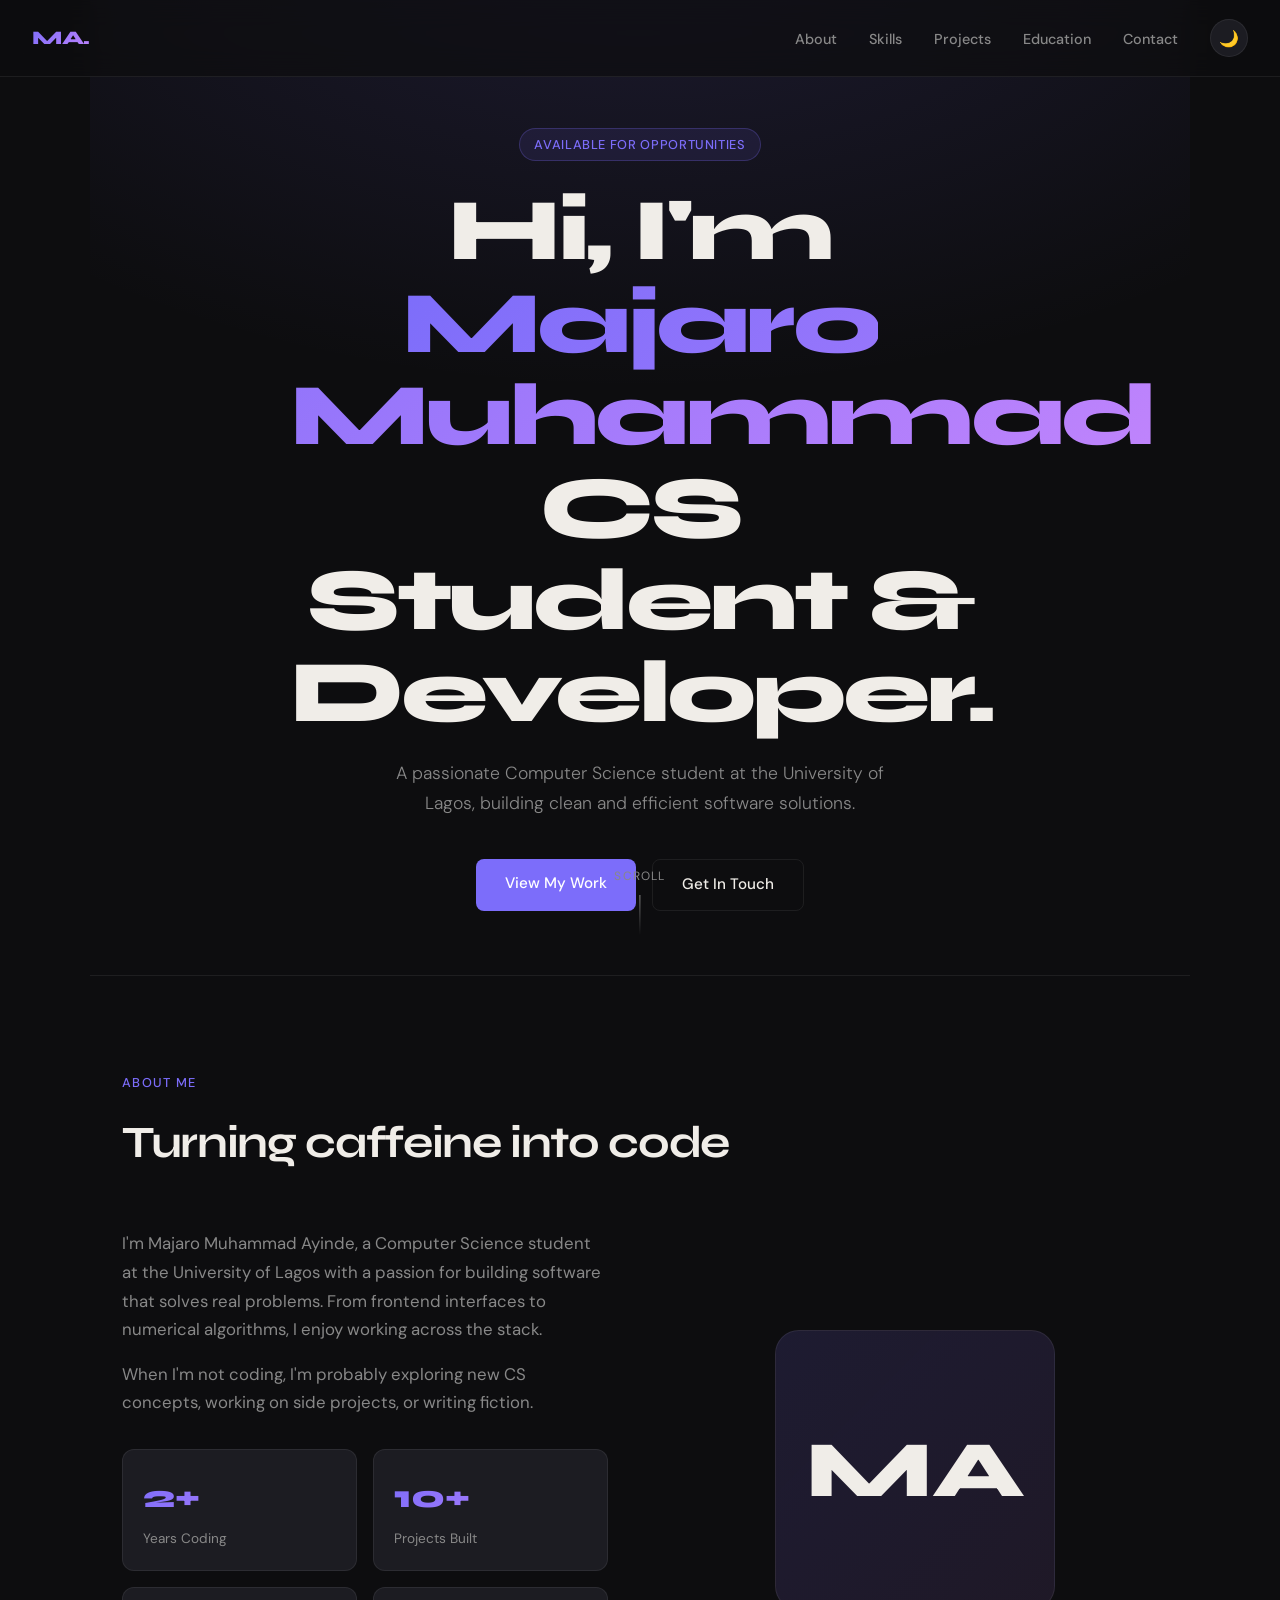
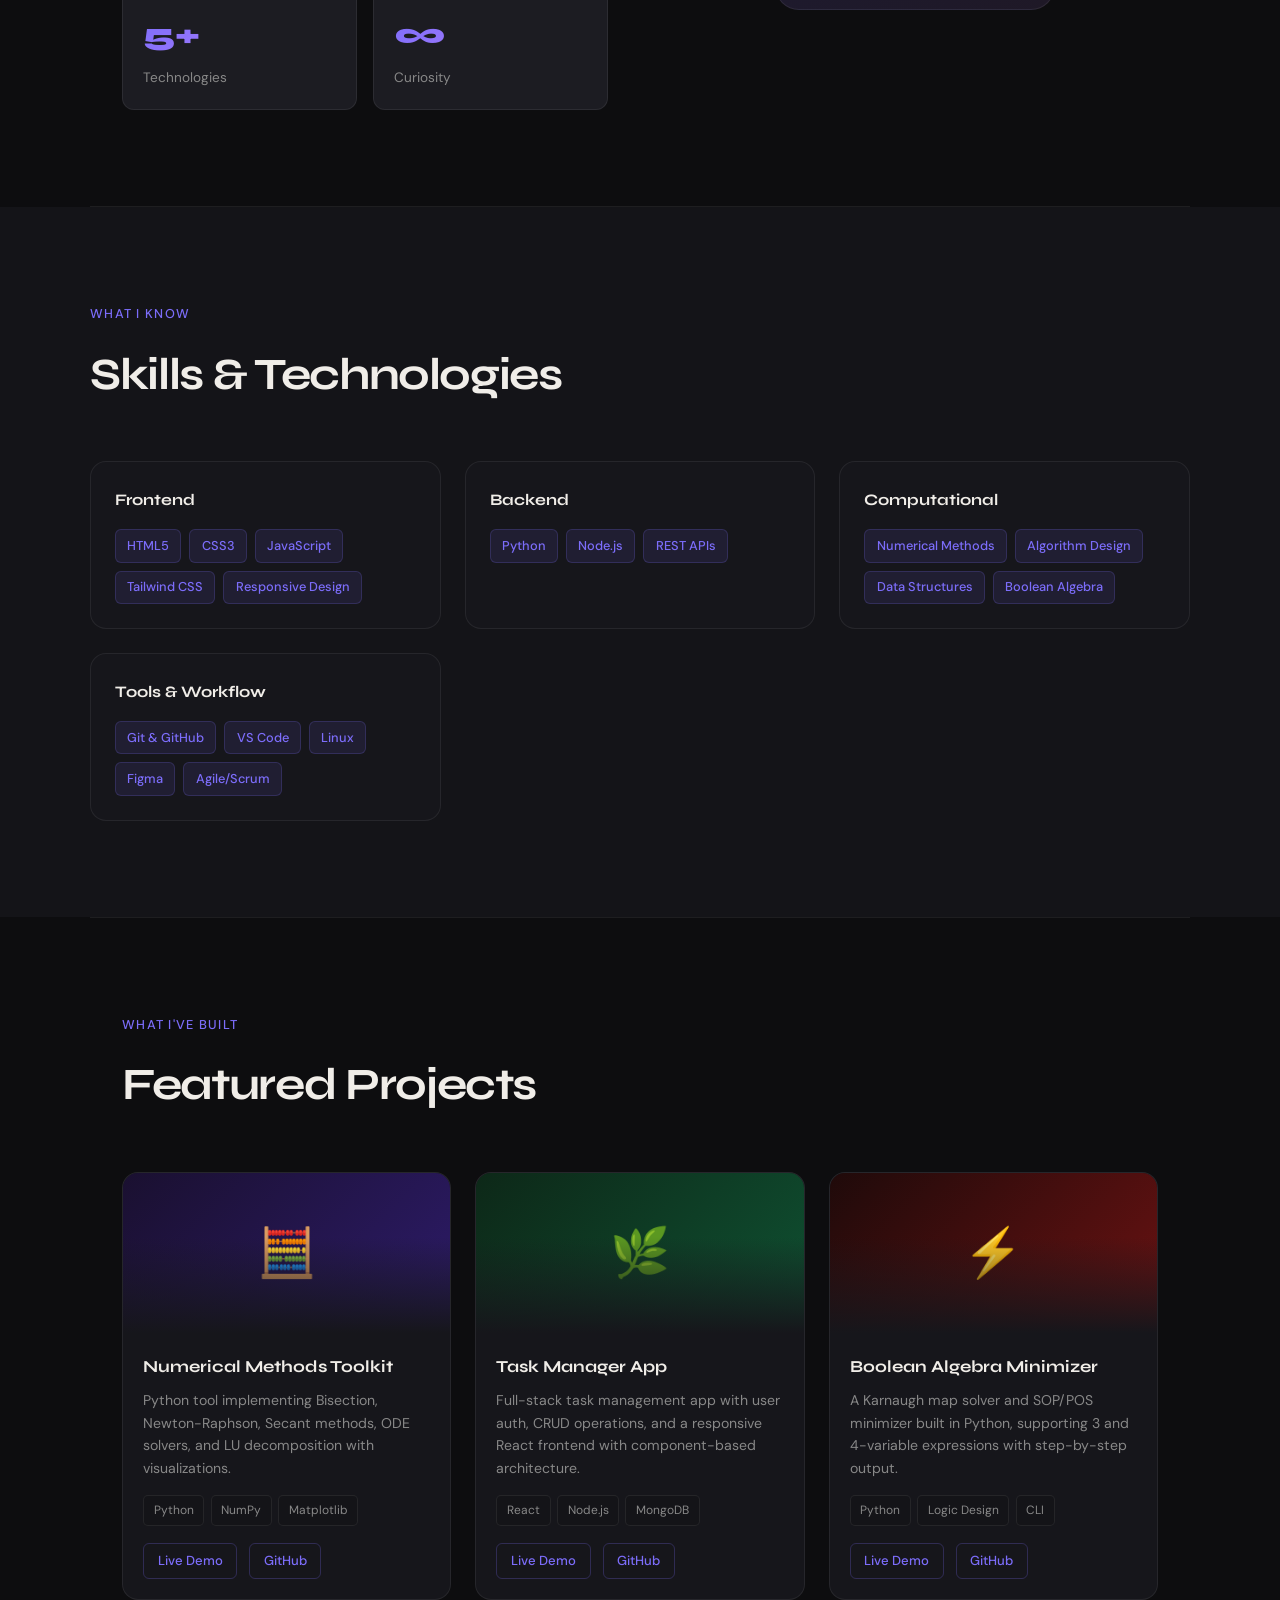
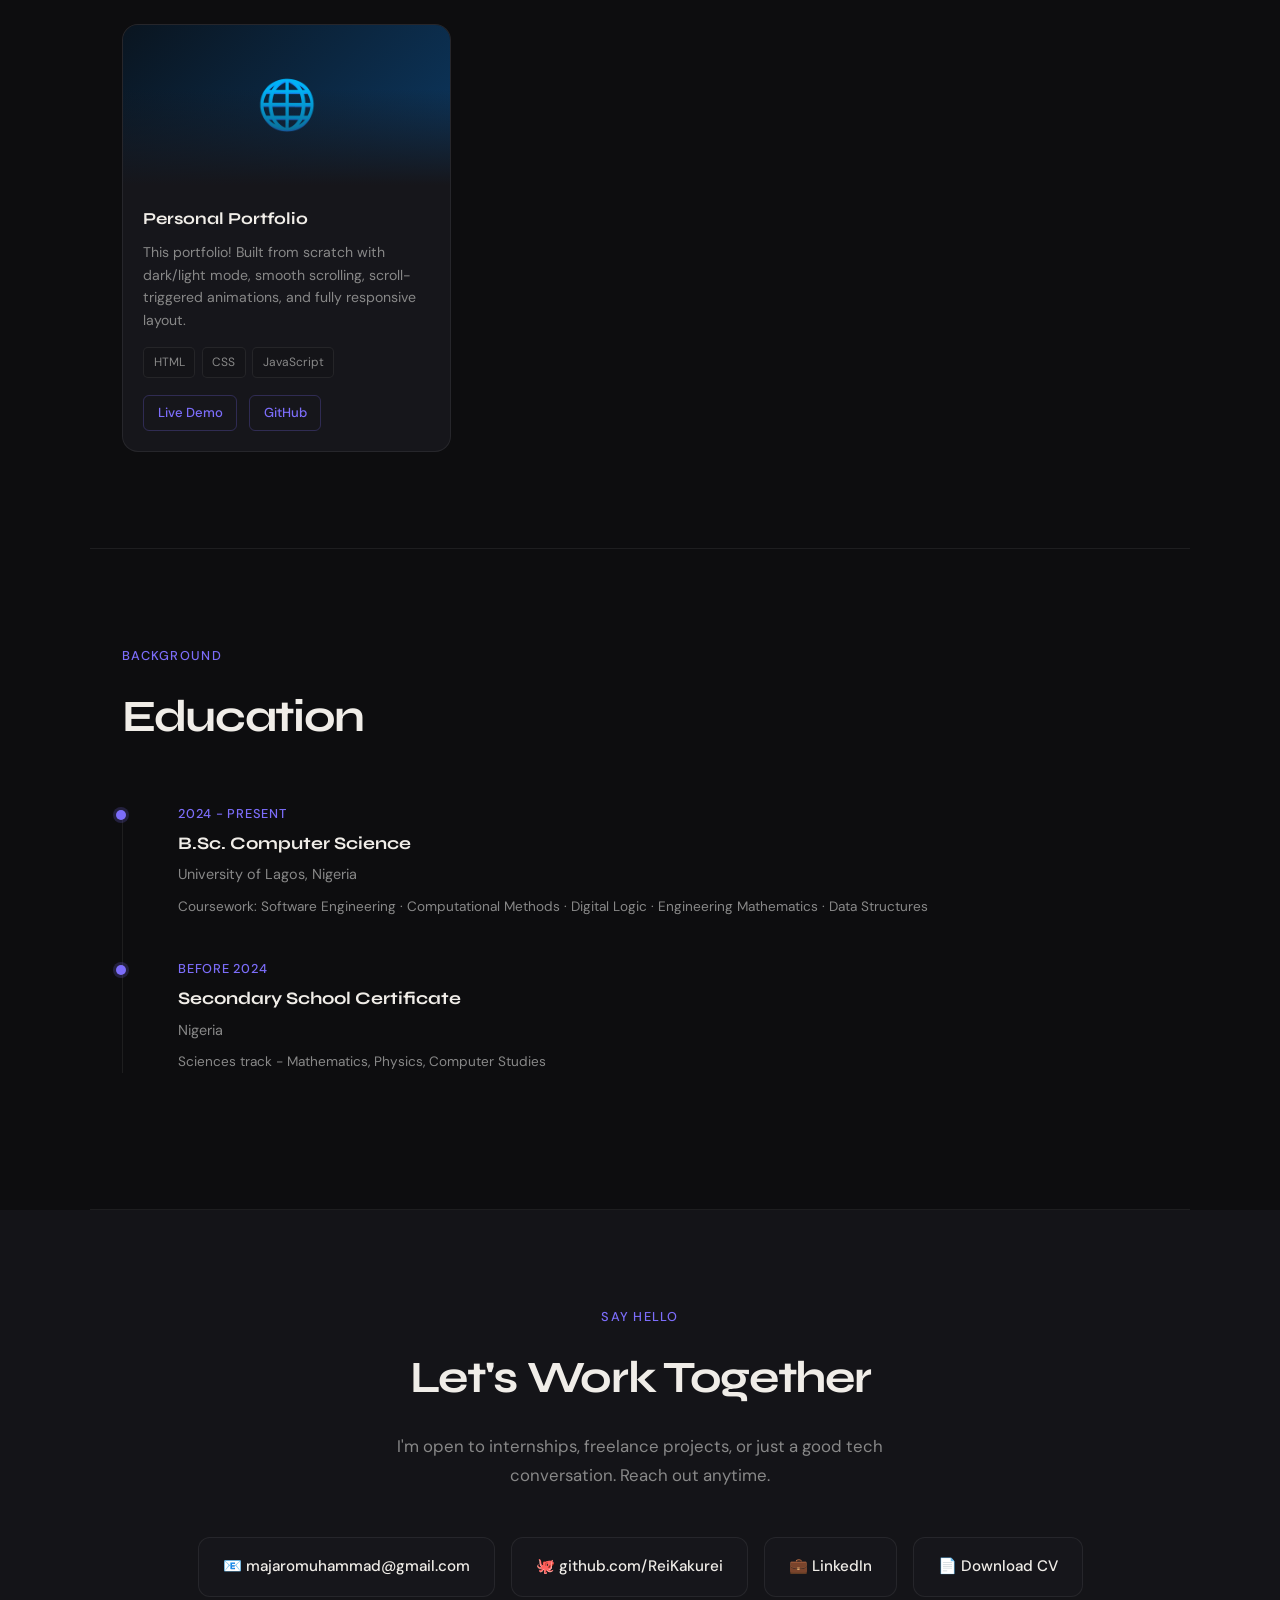
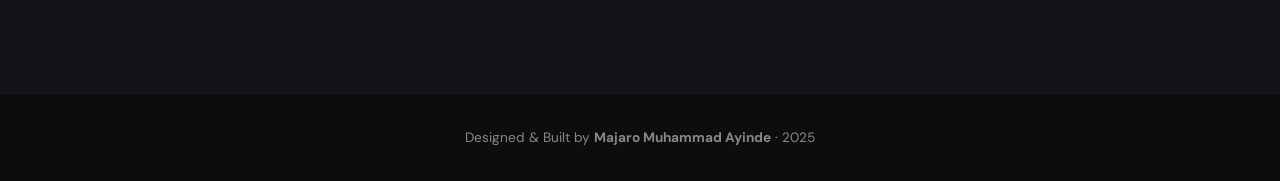
==== commit eaf20fbe: "Personalised portfolio with real details" ====
--- a/index.html
+++ b/index.html
@@ -173,13 +173,13 @@
       <div class="skill-cat reveal">
         <div class="skill-cat-title">Frontend</div>
         <div class="skill-tags">
-          <span class="skill-tag">HTML5</span><span class="skill-tag">CSS3</span><span class="skill-tag">JavaScript</span><span class="skill-tag">React</span><span class="skill-tag">Tailwind CSS</span><span class="skill-tag">Responsive Design</span>
+          <span class="skill-tag">HTML5</span><span class="skill-tag">CSS3</span><span class="skill-tag">JavaScript</span><span class="skill-tag">Tailwind CSS</span><span class="skill-tag">Responsive Design</span>
         </div>
       </div>
       <div class="skill-cat reveal">
         <div class="skill-cat-title">Backend</div>
         <div class="skill-tags">
-          <span class="skill-tag">Python</span><span class="skill-tag">Node.js</span><span class="skill-tag">REST APIs</span><span class="skill-tag">Flask</span><span class="skill-tag">SQL</span>
+          <span class="skill-tag">Python</span><span class="skill-tag">Node.js</span><span class="skill-tag">REST APIs</span>
         </div>
       </div>
       <div class="skill-cat reveal">
